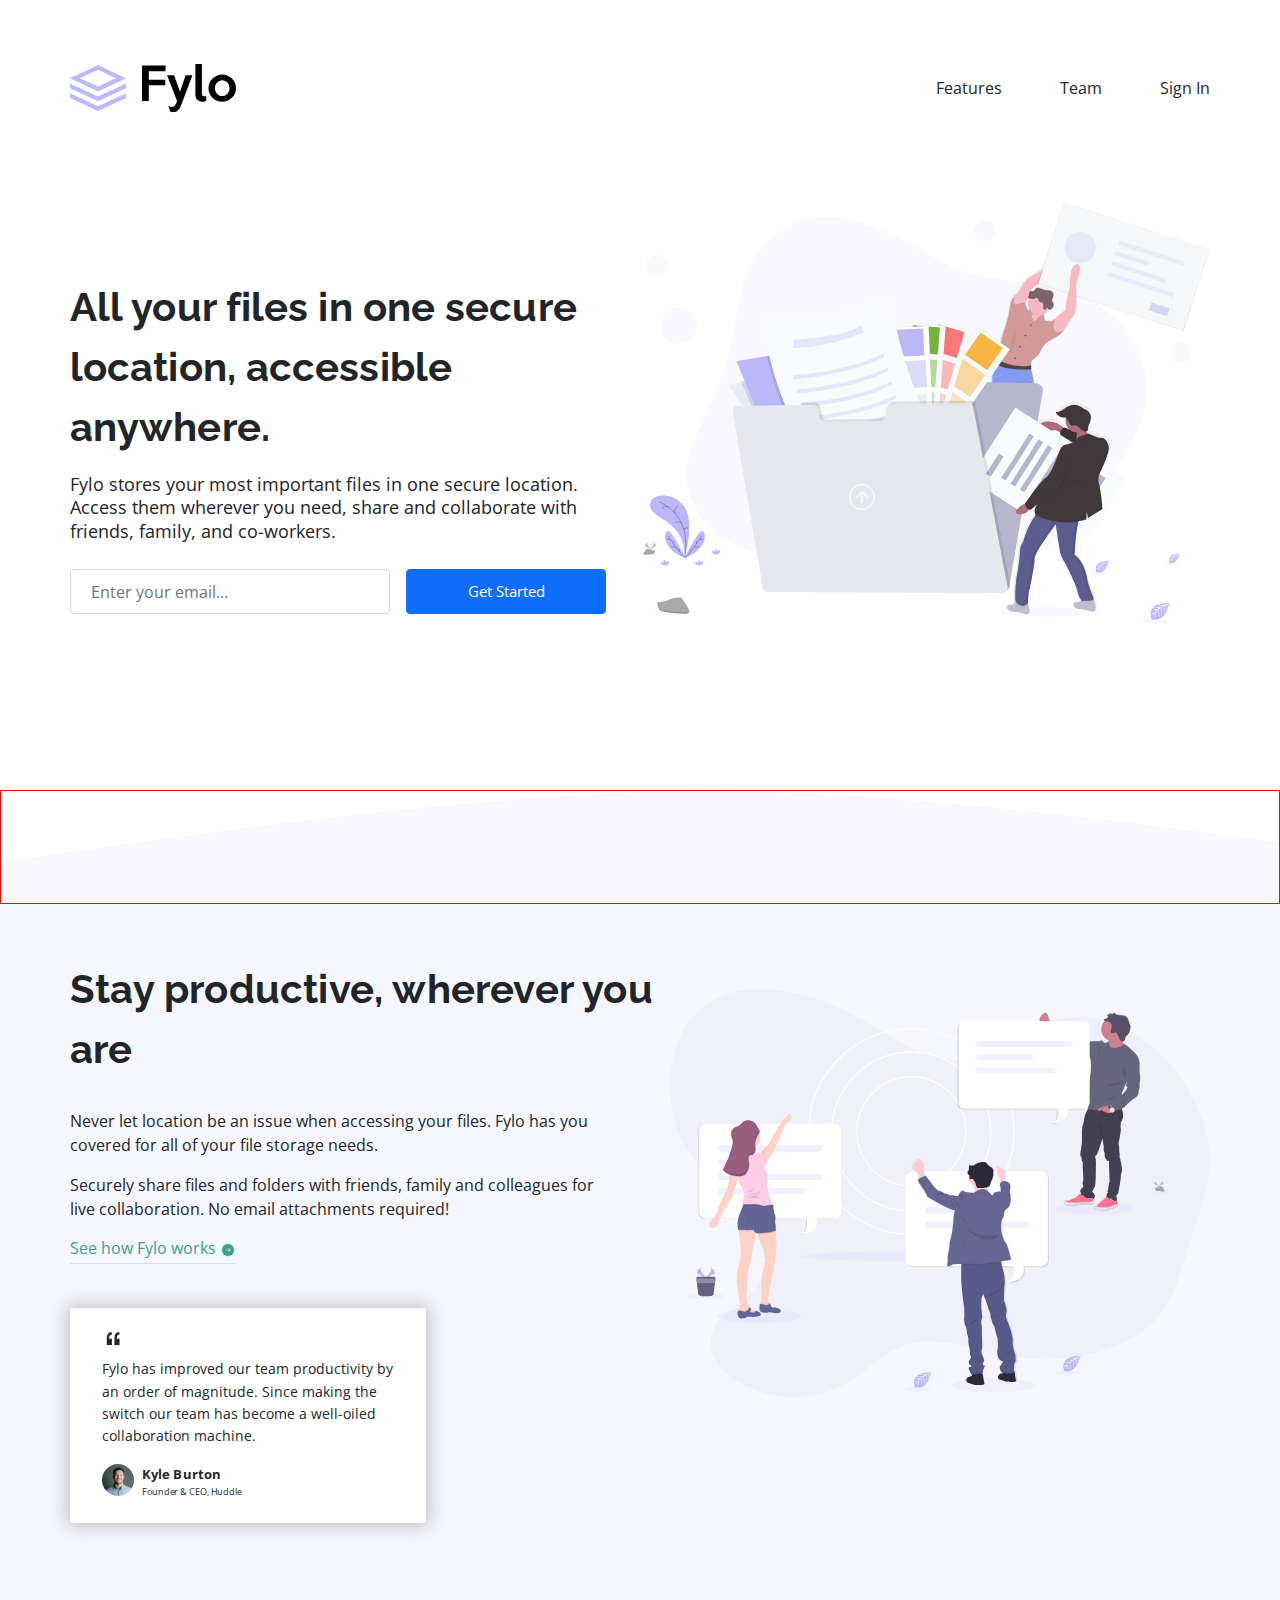
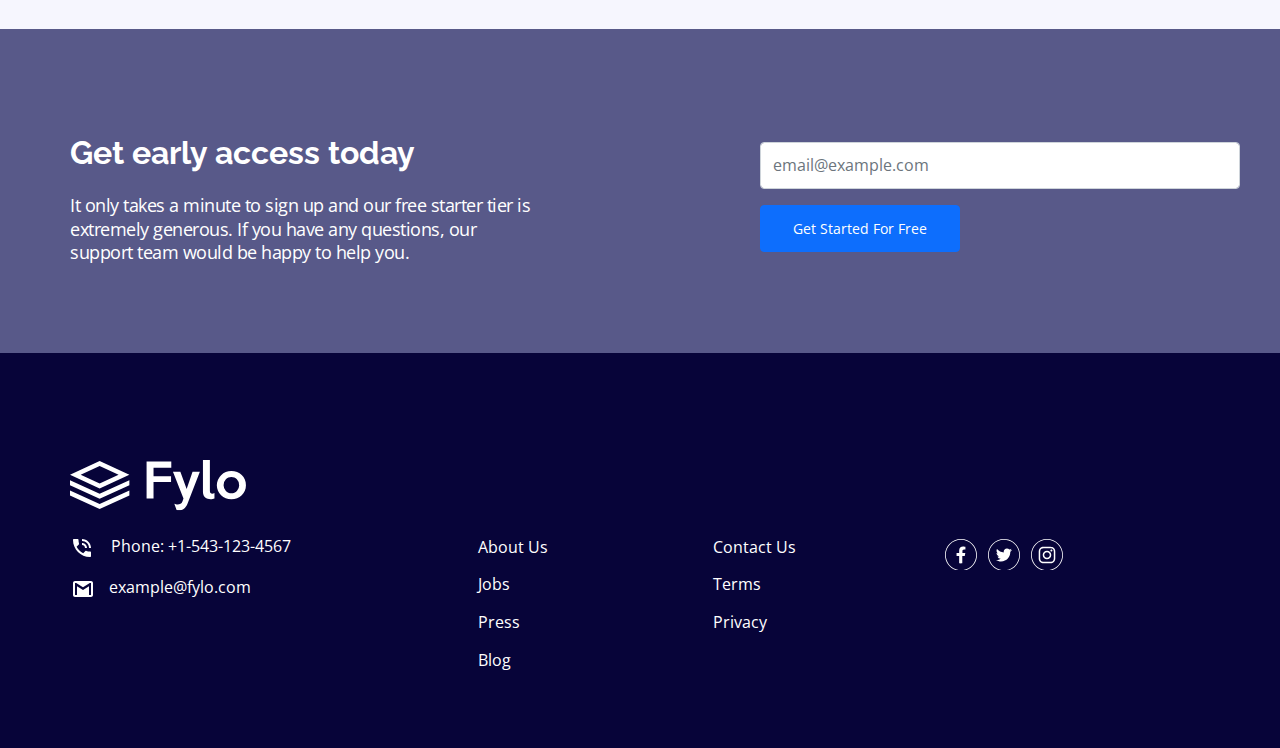
==== index.html @ 34703a8a "footer content and styling" ====
<!DOCTYPE html>
<html lang="en">
<head>
	<meta charset="UTF-8">
	<meta name="viewport" content="width=device-width, initial-scale=1.0">
	<!-- displays site properly based on user's device -->

	<link rel="icon" type="image/png" sizes="32x32" href="./images/favicon-32x32.png">
	<link rel="stylesheet" href="css/bootstrap.css">
	<link rel="stylesheet" href="css/style.css">
	<title>Frontend Mentor | Fylo landing page with two column layout</title>
</head>
<body>
	<h1 class="visually-hidden">Fylo landing page</h1>
	<div class="container px-0">
		<header class="d-flex flex-wrap justify-content-center py-3 mb-5 mt-5">
			<a href="/" class="mb-3 mb-md-0 me-md-auto text-dark text-decoration-none">
				<img src="images/logo.svg" alt="Logo image">
			</a>
			<ul class="nav nav-pills pt-1">
				<li class="nav-item"><a href="#" class="nav-link text-body">Features</a></li>
				<li class="nav-item"><a href="#" class="nav-link text-body">Team</a></li>
				<li class="nav-item"><a href="#" class="nav-link text-body pe-0">Sign In</a></li>
			</ul>
		</header>
	</div>
	<main>
		<!-- ////////////// SECTION ONE ////////////// -->
		<section class="container px-0 section-top">
			<div class="row">
				<div class="col-sm-12 col-lg-6 col-left">
					<h2 class="fw-bold lh-base mb-3">All your files in one secure location, accessible anywhere.</h2>
					<p class="pe-4">Fylo stores your most important files in one secure location.
						Access them wherever you need, share and collaborate with friends,
						family, and co-workers.</p>
					<form class="row g-3 form-1">
						<div class="col-auto">
							<label for="inputEmail" class="visually-hidden">Email</label>
							<input type="email" class="form-control get-started" id="inputEmail"
								placeholder="Enter your email...">
						</div>
						<div class="col-auto">
							<button type="submit" class="btn btn-primary fylo-btn">Get Started</button>
						</div>
					</form>
				</div>

				<div class="fylo-img-wrapper col-sm-12 col-lg-6 ps-0">
					<img class="img-fluid" src="images/illustration-1.svg" alt="Illustration">
				</div>
			</div>
		</section>
		<!-- ////////////// SECTION TWO ////////////// -->
		<section class="container-fluid px-0 section-2">
			<div class="container">
				<div class="row">
					<div class="col col-left px-0 col-left_section-2">
						<h2 class="fw-bold lh-base">Stay productive, wherever you are</h2>
						<p>Never let location be an issue when accessing your files. Fylo has you covered for all of
							your file storage needs.</p>
						<p>Securely share files and folders with friends, family and colleagues for live collaboration.
							No email attachments required!</p>
						<span class="border-bottom ">
							<a href="#" class="link-secondary text-decoration-none">See how Fylo works
								<img src="images/icon-arrow.svg" alt="Arrow icon"></a>
						</span>
						<blockquote class="fylo-card rounded-1 mt-5">
							<span class="quote-mark">&ldquo;</span>
							<p>Fylo has improved our team productivity by an order of magnitude. Since making the switch
								our team has become a well-oiled collaboration machine.</p>
							<div class="d-flex avatar-container">
								<img class="rounded-circle avatar" src="images/avatar-testimonial.jpg"
									alt="Avatar image">
								<div class="ms-2">
									<p>Kyle Burton</p>
									<p>Founder & CEO, Huddle</p>
								</div>
							</div>
						</blockquote>
					</div>
					<div class="fylo-img-wrapper">
						<img class="img-fluid" src="images/illustration-2.svg" alt="Illustration">
					</div>
				</div>
			</div>
			</div>
		</section>
		<section class="container-fluid px-0 section-3">
			<div class="container">
				<div class="row">
					<div class="col-lg-6 px-0 col-left_section-3">
						<h2>Get early access today</h2>
						<p>It only takes a minute to sign up and our free starter tier is extremely generous. If you
							have
							any questions, our support team would be happy to help you.</p>
					</div>
					<div class="col-lg-6 col-right pt-2 form-2-wrapper">
						<form class=" g-3 form-2">
							<div class="col-auto mb-3">
								<label for="inputEmail2" class="visually-hidden">Email</label>
								<input type="email" class="form-control get-started-2" id="inputEmail2"
									placeholder="email@example.com">
							</div>
							<div class="col-auto">
								<button type="submit" class="btn btn-primary fylo-btn fylo-btn-2">Get Started For
									Free</button>
							</div>
						</form>
					</div>
				</div>
			</div>
		</section>
	</main>
	<footer class="container-fluid">
		<div class="container">
			<div class="row footer-content">
				<div class="col-lg-3 px-0 footer-col footer-col-1">
					<img class="logo-footer" src="images/logo.svg" alt="Logo image">
					<p><img src="images/icon-phone.svg" alt="Phone icon"> Phone: +1-543-123-4567</p>
					<p><img src="images/icon-email.svg" alt="Phone icon">example@fylo.com</p>
				</div>
				<div class="col-lg-3 footer-col footer-col-2">
					<p>About Us</p>
					<p>Jobs</p>
					<p>Press</p>
					<p>Blog</p>
				</div>
				<div class="col-lg-3 footer-col footer-col-3">
					<p>Contact Us</p>
					<p>Terms</p>
					<p>Privacy</p>
				</div>
				<div class="col-lg-3 footer-col footer-col-4">
					<svg width="8.4666595mm" height="8.4666634mm" viewBox="0 0 8.4666595 8.4666634" version="1.1"
						id="fb-svg" xml:space="preserve" inkscape:version="1.2 (dc2aedaf03, 2022-05-15)"
						sodipodi:docname="icons.svg" xmlns:inkscape="http://www.inkscape.org/namespaces/inkscape"
						xmlns:sodipodi="http://sodipodi.sourceforge.net/DTD/sodipodi-0.dtd"
						xmlns="http://www.w3.org/2000/svg" xmlns:svg="http://www.w3.org/2000/svg">
						<defs id="defs2" />
						<g inkscape:label="Layer 1" inkscape:groupmode="layer" id="layer1"
							transform="translate(-250.85729,-60.441111)">
							<path id="fb-path8347" style="stroke-width:0.264583"
								d="m 255.09062,60.44111 c -2.33801,0 -4.23334,1.89534 -4.23334,4.23333 0,2.33802 1.89533,4.23334 4.23334,4.23334 2.33801,0 4.23333,-1.89532 4.23333,-4.23334 0,-2.33799 -1.89531,-4.23333 -4.23333,-4.23333 z m 0,0.20826 c 2.22361,0 4.02559,1.80146 4.02559,4.02507 0,2.22362 -1.80198,4.0256 -4.02559,4.0256 -2.22362,0 -4.02509,-1.80198 -4.02509,-4.0256 0,-2.22361 1.80147,-4.02507 4.02509,-4.02507 z m 0.55241,1.80557 c -0.6218,0 -1.03611,0.37986 -1.03611,1.07074 v 0.62218 h -0.6909 v 0.79478 h 0.6909 v 1.9141 c 0.14623,0.024 0.29599,0.0372 0.44907,0.0372 0.12894,0 0.25565,-0.009 0.37982,-0.0264 v -1.92546 h 0.65681 l 0.13797,-0.79427 h -0.76016 V 63.6295 c 0,-0.20727 0.10366,-0.41393 0.44908,-0.41393 h 0.34571 v -0.69092 c 0,0 -0.31128,-0.0698 -0.62219,-0.0698 z" />
						</g>
					</svg>

					<svg width="8.4666595mm" height="8.4666634mm" viewBox="0 0 8.4666595 8.4666634" version="1.1"
						id="twitter-svg" xml:space="preserve" inkscape:version="1.2 (dc2aedaf03, 2022-05-15)"
						sodipodi:docname="icons.svg" xmlns:inkscape="http://www.inkscape.org/namespaces/inkscape"
						xmlns:sodipodi="http://sodipodi.sourceforge.net/DTD/sodipodi-0.dtd"
						xmlns="http://www.w3.org/2000/svg" xmlns:svg="http://www.w3.org/2000/svg">
						<defs id="defs2" />
						<g inkscape:label="Layer 1" inkscape:groupmode="layer" id="layer1"
							transform="translate(-240.91923,-60.193293)">
							<path id="twitter-path9292" style="stroke-width:0.264583"
								d="m 245.15256,60.193293 c -2.338,0 -4.23333,1.895335 -4.23333,4.233333 0,2.338018 1.89533,4.233333 4.23333,4.233333 2.33802,0 4.23333,-1.895315 4.23333,-4.233333 0,-2.337998 -1.89531,-4.233333 -4.23333,-4.233333 z m 0,0.208256 c 2.22362,0 4.02559,1.801459 4.02559,4.025077 0,2.223618 -1.80197,4.025594 -4.02559,4.025594 -2.22362,0 -4.02508,-1.801976 -4.02508,-4.025594 0,-2.223618 1.80146,-4.025077 4.02508,-4.025077 z m 0.76791,2.305285 c -0.54276,0.01615 -0.95085,0.537442 -0.82062,1.058334 -0.71439,-0.02645 -1.34957,-0.370518 -1.79937,-0.899687 -0.23813,0.396879 -0.10583,0.89968 0.26458,1.16427 -0.13229,0 -0.26459,-0.05304 -0.39688,-0.105937 0,0.39688 0.29147,0.766985 0.68833,0.872815 -0.13229,0.0265 -0.26457,0.05337 -0.39687,0.02687 0.10583,0.34396 0.42323,0.608231 0.8201,0.608231 -0.31749,0.2381 -0.79405,0.37071 -1.24385,0.317811 0.39688,0.238119 0.84667,0.396875 1.32292,0.396875 1.61397,0 2.51373,-1.349585 2.46083,-2.593124 0.18522,-0.10584 0.34376,-0.264385 0.44959,-0.449585 -0.15875,0.07939 -0.31708,0.105792 -0.5023,0.132292 0.18521,-0.10584 0.3171,-0.264797 0.37,-0.476457 -0.15875,0.10583 -0.34385,0.158974 -0.55552,0.211874 -0.15875,-0.15875 -0.39697,-0.264584 -0.6351,-0.264584 -0.009,0 -0.0172,-2.56e-4 -0.0258,0 z" />
						</g>
					</svg>

					<svg width="8.4666748mm" height="8.4666634mm" viewBox="0 0 8.4666748 8.4666634" version="1.1"
						id="insta-svg" xml:space="preserve" xmlns="http://www.w3.org/2000/svg"
						xmlns:svg="http://www.w3.org/2000/svg">
						<defs id="defs2" />
						<g id="layer1" transform="translate(-261.5362,-60.193293)">
							<path id="insta-path9287" style="stroke-width:0.264583"
								d="m 265.76952,60.193293 c -2.338,0 -4.23334,1.895335 -4.23334,4.233333 0,2.338018 1.89534,4.233333 4.23334,4.233333 2.33801,0 4.23333,-1.895315 4.23333,-4.233333 0,-2.337998 -1.89532,-4.233333 -4.23333,-4.233333 z m 0,0.208256 c 2.22361,0 4.02559,1.801459 4.02559,4.025077 0,2.223618 -1.80198,4.025594 -4.02559,4.025594 -2.22362,0 -4.02508,-1.801976 -4.02508,-4.025594 0,-2.223618 1.80146,-4.025077 4.02508,-4.025077 z m -0.89917,1.829345 c -0.23812,0 -0.39687,0.053 -0.52917,0.105937 -0.13229,0.0529 -0.26459,0.132294 -0.39688,0.264583 -0.13229,0.13229 -0.18521,0.238126 -0.26458,0.396875 -0.0529,0.1323 -0.0795,0.291047 -0.10594,0.529167 v 1.798857 c 0,0.23812 0.053,0.396877 0.10594,0.529166 0.0529,0.1323 0.13229,0.264586 0.26458,0.396875 0.13229,0.13229 0.23814,0.185215 0.39688,0.264584 0.1323,0.0529 0.29105,0.0795 0.52917,0.105936 h 1.79885 c 0.23812,0 0.39688,-0.053 0.52917,-0.105936 0.1323,-0.0529 0.26458,-0.132294 0.39687,-0.264584 0.13229,-0.132289 0.18522,-0.238125 0.26459,-0.396875 0.0529,-0.132289 0.0795,-0.291046 0.10593,-0.529166 v -1.798857 c 0,-0.23812 -0.053,-0.396867 -0.10593,-0.529167 -0.0529,-0.132289 -0.1323,-0.264585 -0.26459,-0.396875 -0.13229,-0.132289 -0.23812,-0.185213 -0.39687,-0.264583 -0.13229,-0.0529 -0.29105,-0.0795 -0.52917,-0.105937 z m 0,0.396875 h 1.79885 c 0.17891,0 0.2825,0.03793 0.35812,0.06563 0.0138,0.005 0.0266,0.01005 0.0388,0.01395 0.022,0.011 0.0436,0.02047 0.0636,0.02997 0.0759,0.0359 0.1382,0.06591 0.20102,0.128675 0.0794,0.0794 0.1327,0.158753 0.15916,0.264583 0.0265,0.0794 0.0526,0.185205 0.0791,0.396875 v 1.798857 c 0,0.17891 -0.0374,0.282507 -0.0651,0.358117 -0.005,0.0138 -0.0102,0.02646 -0.014,0.03876 -0.011,0.0221 -0.021,0.04295 -0.0305,0.06305 -0.0359,0.0759 -0.0659,0.138728 -0.12868,0.201538 -0.0794,0.0794 -0.15875,0.132704 -0.26458,0.159163 -0.0794,0.0265 -0.18522,0.05257 -0.39688,0.07906 h -1.79885 c -0.17891,0 -0.2825,-0.03793 -0.35812,-0.06563 -0.0138,-0.005 -0.0265,-0.009 -0.0388,-0.01344 -0.0221,-0.011 -0.043,-0.02099 -0.063,-0.03049 -0.0759,-0.0359 -0.13873,-0.06589 -0.20154,-0.128674 -0.0794,-0.0794 -0.13219,-0.158753 -0.15865,-0.264583 -0.0265,-0.0794 -0.0531,-0.185215 -0.0796,-0.396875 v -1.798857 c 0,-0.17891 0.0379,-0.282498 0.0656,-0.358118 0.005,-0.0138 0.0101,-0.02656 0.0139,-0.03876 0.011,-0.0221 0.021,-0.04303 0.0305,-0.06304 0.0359,-0.0759 0.0654,-0.138729 0.12816,-0.201538 0.0794,-0.0794 0.15875,-0.132197 0.26458,-0.158647 0.0794,-0.0265 0.18521,-0.05308 0.39688,-0.07958 z m 2.06344,0.37052 c -0.14613,0 -0.26459,0.118454 -0.26459,0.264584 0,0.146129 0.11846,0.264583 0.26459,0.264583 0.14613,0 0.26458,-0.118454 0.26458,-0.264583 0,-0.14613 -0.11845,-0.264584 -0.26458,-0.264584 z m -1.16376,0.290422 c -0.635,0 -1.13791,0.502916 -1.13791,1.137915 0,0.634998 0.50291,1.137915 1.13791,1.137915 0.635,0 1.1374,-0.502917 1.1374,-1.137915 0,-0.634999 -0.5024,-1.137915 -1.1374,-1.137915 z m 0,0.396875 c 0.39686,0 0.74053,0.3177 0.74053,0.74104 0,0.396879 -0.34367,0.74104 -0.74053,0.74104 -0.39689,0 -0.74104,-0.317701 -0.74104,-0.74104 0,-0.39687 0.3177,-0.74104 0.74104,-0.74104 z" />
						</g>
					</svg>
				</div>
			</div>
		</div>
	</footer>
</body>
</html>
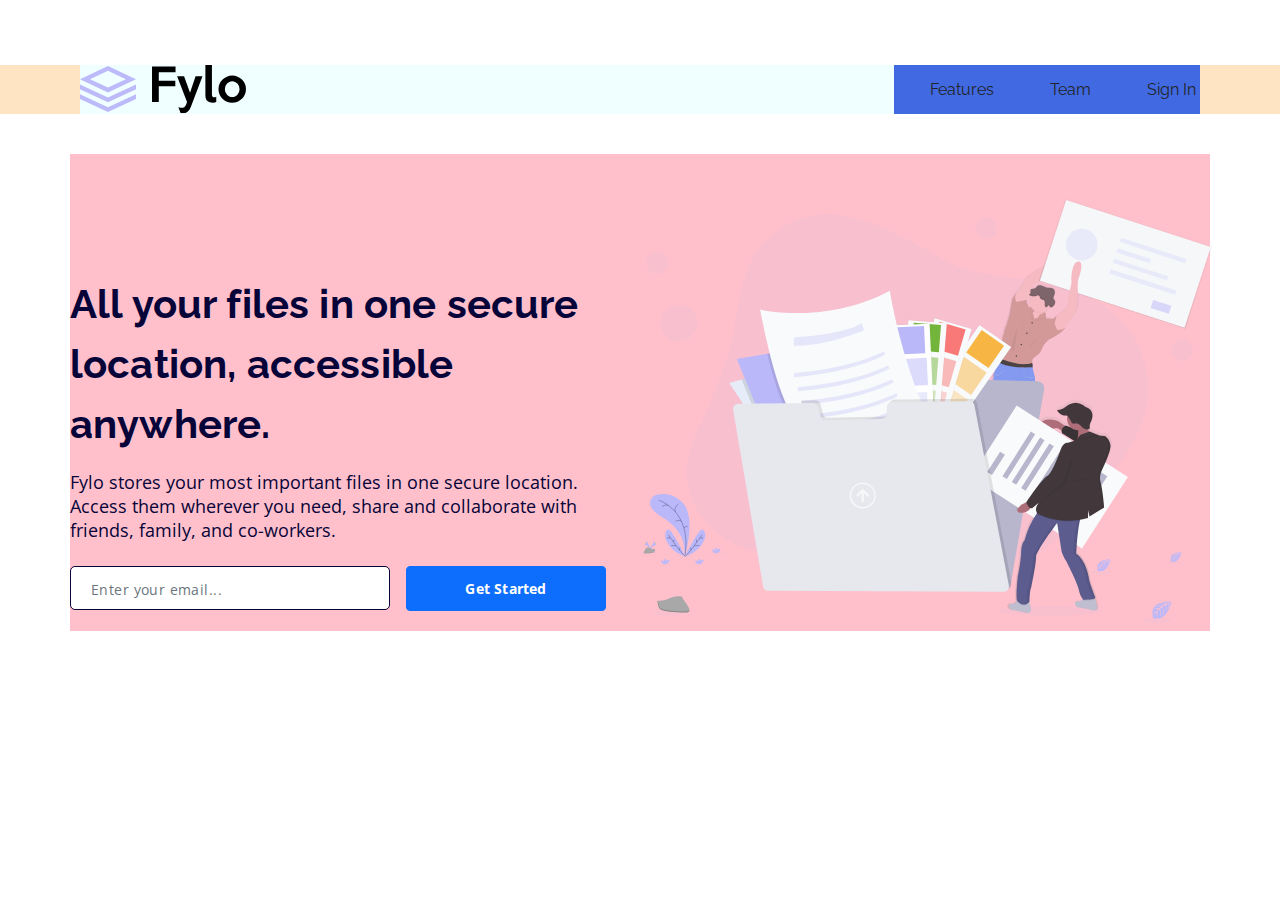
==== commit 5825e808: "header and section 1" ====
--- a/index.html
+++ b/index.html
@@ -1,174 +1,59 @@
 <!DOCTYPE html>
 <html lang="en">
 <head>
-	<meta charset="UTF-8">
-	<meta name="viewport" content="width=device-width, initial-scale=1.0">
-	<!-- displays site properly based on user's device -->
+    <meta charset="UTF-8">
+    <meta name="viewport" content="width=device-width, initial-scale=1.0">
+    <!-- displays site properly based on user's device -->
 
-	<link rel="icon" type="image/png" sizes="32x32" href="./images/favicon-32x32.png">
-	<link rel="stylesheet" href="css/bootstrap.css">
-	<link rel="stylesheet" href="css/style.css">
-	<title>Frontend Mentor | Fylo landing page with two column layout</title>
+    <link rel="icon" type="image/png" sizes="32x32" href="./images/favicon-32x32.png">
+    <link rel="stylesheet" href="css/bootstrap.css">
+    <link rel="stylesheet" href="css/style.css">
+    <title>Frontend Mentor | Fylo landing page with two column layout</title>
 </head>
 <body>
-	<h1 class="visually-hidden">Fylo landing page</h1>
-	<div class="container px-0">
-		<header class="d-flex flex-wrap justify-content-center py-3 mb-5 mt-5">
-			<a href="/" class="mb-3 mb-md-0 me-md-auto text-dark text-decoration-none">
-				<img src="images/logo.svg" alt="Logo image">
-			</a>
-			<ul class="nav nav-pills pt-1">
-				<li class="nav-item"><a href="#" class="nav-link text-body">Features</a></li>
-				<li class="nav-item"><a href="#" class="nav-link text-body">Team</a></li>
-				<li class="nav-item"><a href="#" class="nav-link text-body pe-0">Sign In</a></li>
-			</ul>
-		</header>
-	</div>
-	<main>
-		<!-- ////////////// SECTION ONE ////////////// -->
-		<section class="container px-0 section-top">
+    <h1 class="visually-hidden">Fylo landing page</h1>
+    <!-- WEBSITE HEADER -->
+    <header class="container-fluid header">
+        <div class="d-flex flex-wrap justify-content-sm-between justify-content-center">
+            <a href="/" class="my-0 me-md-auto text-dark text-decoration-none">
+                <img src="images/logo.svg" alt="Logo image">
+            </a>
+            <ul class="nav nav-pills">
+                <li class="nav-item d-md-flex align-items-center"><a href="#" class="nav-link text-body">Features</a></li>
+                <li class="nav-item d-md-flex align-items-center"><a href="#" class="nav-link text-body">Team</a></li>
+                <li class="nav-item d-md-flex align-items-center"><a href="#" class="nav-link text-body pe-0">Sign In</a></li>
+            </ul>
+        </div>
+    </header>
+
+    <main class="container-fluid">
+        <!-- ////////////// SECTION ONE ////////////// -->
+		<section class="container section-1 px-0">
 			<div class="row">
-				<div class="col-sm-12 col-lg-6 col-left">
-					<h2 class="fw-bold lh-base mb-3">All your files in one secure location, accessible anywhere.</h2>
-					<p class="pe-4">Fylo stores your most important files in one secure location.
+				<div class="content content_text-s1 col-xs-12 col-lg-6 order-2 order-lg-1 col-left">
+					<h2 class="fw-bold lh-base">All your files in one secure location, accessible anywhere.</h2>
+					<p>Fylo stores your most important files in one secure location.
 						Access them wherever you need, share and collaborate with friends,
 						family, and co-workers.</p>
 					<form class="row g-3 form-1">
-						<div class="col-auto">
+						<div class="col-xs-12 col-md-auto">
 							<label for="inputEmail" class="visually-hidden">Email</label>
 							<input type="email" class="form-control get-started" id="inputEmail"
 								placeholder="Enter your email...">
 						</div>
-						<div class="col-auto">
+						<div class="col-xs-12 col-md-auto">
 							<button type="submit" class="btn btn-primary fylo-btn">Get Started</button>
 						</div>
 					</form>
 				</div>
 
-				<div class="fylo-img-wrapper col-sm-12 col-lg-6 ps-0">
+				<div class="s1-img-wrapper col-xs-12 col-lg-6 order-1 order-lg-2">
 					<img class="img-fluid" src="images/illustration-1.svg" alt="Illustration">
 				</div>
 			</div>
 		</section>
-		<!-- ////////////// SECTION TWO ////////////// -->
-		<section class="container-fluid px-0 section-2">
-			<div class="container">
-				<div class="row">
-					<div class="col col-left px-0 col-left_section-2">
-						<h2 class="fw-bold lh-base">Stay productive, wherever you are</h2>
-						<p>Never let location be an issue when accessing your files. Fylo has you covered for all of
-							your file storage needs.</p>
-						<p>Securely share files and folders with friends, family and colleagues for live collaboration.
-							No email attachments required!</p>
-						<span class="border-bottom ">
-							<a href="#" class="link-secondary text-decoration-none">See how Fylo works
-								<img src="images/icon-arrow.svg" alt="Arrow icon"></a>
-						</span>
-						<blockquote class="fylo-card rounded-1 mt-5">
-							<span class="quote-mark">&ldquo;</span>
-							<p>Fylo has improved our team productivity by an order of magnitude. Since making the switch
-								our team has become a well-oiled collaboration machine.</p>
-							<div class="d-flex avatar-container">
-								<img class="rounded-circle avatar" src="images/avatar-testimonial.jpg"
-									alt="Avatar image">
-								<div class="ms-2">
-									<p>Kyle Burton</p>
-									<p>Founder & CEO, Huddle</p>
-								</div>
-							</div>
-						</blockquote>
-					</div>
-					<div class="fylo-img-wrapper">
-						<img class="img-fluid" src="images/illustration-2.svg" alt="Illustration">
-					</div>
-				</div>
-			</div>
-			</div>
-		</section>
-		<section class="container-fluid px-0 section-3">
-			<div class="container">
-				<div class="row">
-					<div class="col-lg-6 px-0 col-left_section-3">
-						<h2>Get early access today</h2>
-						<p>It only takes a minute to sign up and our free starter tier is extremely generous. If you
-							have
-							any questions, our support team would be happy to help you.</p>
-					</div>
-					<div class="col-lg-6 col-right pt-2 form-2-wrapper">
-						<form class=" g-3 form-2">
-							<div class="col-auto mb-3">
-								<label for="inputEmail2" class="visually-hidden">Email</label>
-								<input type="email" class="form-control get-started-2" id="inputEmail2"
-									placeholder="email@example.com">
-							</div>
-							<div class="col-auto">
-								<button type="submit" class="btn btn-primary fylo-btn fylo-btn-2">Get Started For
-									Free</button>
-							</div>
-						</form>
-					</div>
-				</div>
-			</div>
-		</section>
-	</main>
-	<footer class="container-fluid">
-		<div class="container">
-			<div class="row footer-content">
-				<div class="col-lg-3 px-0 footer-col footer-col-1">
-					<img class="logo-footer" src="images/logo.svg" alt="Logo image">
-					<p><img src="images/icon-phone.svg" alt="Phone icon"> Phone: +1-543-123-4567</p>
-					<p><img src="images/icon-email.svg" alt="Phone icon">example@fylo.com</p>
-				</div>
-				<div class="col-lg-3 footer-col footer-col-2">
-					<p>About Us</p>
-					<p>Jobs</p>
-					<p>Press</p>
-					<p>Blog</p>
-				</div>
-				<div class="col-lg-3 footer-col footer-col-3">
-					<p>Contact Us</p>
-					<p>Terms</p>
-					<p>Privacy</p>
-				</div>
-				<div class="col-lg-3 footer-col footer-col-4">
-					<svg width="8.4666595mm" height="8.4666634mm" viewBox="0 0 8.4666595 8.4666634" version="1.1"
-						id="fb-svg" xml:space="preserve" inkscape:version="1.2 (dc2aedaf03, 2022-05-15)"
-						sodipodi:docname="icons.svg" xmlns:inkscape="http://www.inkscape.org/namespaces/inkscape"
-						xmlns:sodipodi="http://sodipodi.sourceforge.net/DTD/sodipodi-0.dtd"
-						xmlns="http://www.w3.org/2000/svg" xmlns:svg="http://www.w3.org/2000/svg">
-						<defs id="defs2" />
-						<g inkscape:label="Layer 1" inkscape:groupmode="layer" id="layer1"
-							transform="translate(-250.85729,-60.441111)">
-							<path id="fb-path8347" style="stroke-width:0.264583"
-								d="m 255.09062,60.44111 c -2.33801,0 -4.23334,1.89534 -4.23334,4.23333 0,2.33802 1.89533,4.23334 4.23334,4.23334 2.33801,0 4.23333,-1.89532 4.23333,-4.23334 0,-2.33799 -1.89531,-4.23333 -4.23333,-4.23333 z m 0,0.20826 c 2.22361,0 4.02559,1.80146 4.02559,4.02507 0,2.22362 -1.80198,4.0256 -4.02559,4.0256 -2.22362,0 -4.02509,-1.80198 -4.02509,-4.0256 0,-2.22361 1.80147,-4.02507 4.02509,-4.02507 z m 0.55241,1.80557 c -0.6218,0 -1.03611,0.37986 -1.03611,1.07074 v 0.62218 h -0.6909 v 0.79478 h 0.6909 v 1.9141 c 0.14623,0.024 0.29599,0.0372 0.44907,0.0372 0.12894,0 0.25565,-0.009 0.37982,-0.0264 v -1.92546 h 0.65681 l 0.13797,-0.79427 h -0.76016 V 63.6295 c 0,-0.20727 0.10366,-0.41393 0.44908,-0.41393 h 0.34571 v -0.69092 c 0,0 -0.31128,-0.0698 -0.62219,-0.0698 z" />
-						</g>
-					</svg>
 
-					<svg width="8.4666595mm" height="8.4666634mm" viewBox="0 0 8.4666595 8.4666634" version="1.1"
-						id="twitter-svg" xml:space="preserve" inkscape:version="1.2 (dc2aedaf03, 2022-05-15)"
-						sodipodi:docname="icons.svg" xmlns:inkscape="http://www.inkscape.org/namespaces/inkscape"
-						xmlns:sodipodi="http://sodipodi.sourceforge.net/DTD/sodipodi-0.dtd"
-						xmlns="http://www.w3.org/2000/svg" xmlns:svg="http://www.w3.org/2000/svg">
-						<defs id="defs2" />
-						<g inkscape:label="Layer 1" inkscape:groupmode="layer" id="layer1"
-							transform="translate(-240.91923,-60.193293)">
-							<path id="twitter-path9292" style="stroke-width:0.264583"
-								d="m 245.15256,60.193293 c -2.338,0 -4.23333,1.895335 -4.23333,4.233333 0,2.338018 1.89533,4.233333 4.23333,4.233333 2.33802,0 4.23333,-1.895315 4.23333,-4.233333 0,-2.337998 -1.89531,-4.233333 -4.23333,-4.233333 z m 0,0.208256 c 2.22362,0 4.02559,1.801459 4.02559,4.025077 0,2.223618 -1.80197,4.025594 -4.02559,4.025594 -2.22362,0 -4.02508,-1.801976 -4.02508,-4.025594 0,-2.223618 1.80146,-4.025077 4.02508,-4.025077 z m 0.76791,2.305285 c -0.54276,0.01615 -0.95085,0.537442 -0.82062,1.058334 -0.71439,-0.02645 -1.34957,-0.370518 -1.79937,-0.899687 -0.23813,0.396879 -0.10583,0.89968 0.26458,1.16427 -0.13229,0 -0.26459,-0.05304 -0.39688,-0.105937 0,0.39688 0.29147,0.766985 0.68833,0.872815 -0.13229,0.0265 -0.26457,0.05337 -0.39687,0.02687 0.10583,0.34396 0.42323,0.608231 0.8201,0.608231 -0.31749,0.2381 -0.79405,0.37071 -1.24385,0.317811 0.39688,0.238119 0.84667,0.396875 1.32292,0.396875 1.61397,0 2.51373,-1.349585 2.46083,-2.593124 0.18522,-0.10584 0.34376,-0.264385 0.44959,-0.449585 -0.15875,0.07939 -0.31708,0.105792 -0.5023,0.132292 0.18521,-0.10584 0.3171,-0.264797 0.37,-0.476457 -0.15875,0.10583 -0.34385,0.158974 -0.55552,0.211874 -0.15875,-0.15875 -0.39697,-0.264584 -0.6351,-0.264584 -0.009,0 -0.0172,-2.56e-4 -0.0258,0 z" />
-						</g>
-					</svg>
-
-					<svg width="8.4666748mm" height="8.4666634mm" viewBox="0 0 8.4666748 8.4666634" version="1.1"
-						id="insta-svg" xml:space="preserve" xmlns="http://www.w3.org/2000/svg"
-						xmlns:svg="http://www.w3.org/2000/svg">
-						<defs id="defs2" />
-						<g id="layer1" transform="translate(-261.5362,-60.193293)">
-							<path id="insta-path9287" style="stroke-width:0.264583"
-								d="m 265.76952,60.193293 c -2.338,0 -4.23334,1.895335 -4.23334,4.233333 0,2.338018 1.89534,4.233333 4.23334,4.233333 2.33801,0 4.23333,-1.895315 4.23333,-4.233333 0,-2.337998 -1.89532,-4.233333 -4.23333,-4.233333 z m 0,0.208256 c 2.22361,0 4.02559,1.801459 4.02559,4.025077 0,2.223618 -1.80198,4.025594 -4.02559,4.025594 -2.22362,0 -4.02508,-1.801976 -4.02508,-4.025594 0,-2.223618 1.80146,-4.025077 4.02508,-4.025077 z m -0.89917,1.829345 c -0.23812,0 -0.39687,0.053 -0.52917,0.105937 -0.13229,0.0529 -0.26459,0.132294 -0.39688,0.264583 -0.13229,0.13229 -0.18521,0.238126 -0.26458,0.396875 -0.0529,0.1323 -0.0795,0.291047 -0.10594,0.529167 v 1.798857 c 0,0.23812 0.053,0.396877 0.10594,0.529166 0.0529,0.1323 0.13229,0.264586 0.26458,0.396875 0.13229,0.13229 0.23814,0.185215 0.39688,0.264584 0.1323,0.0529 0.29105,0.0795 0.52917,0.105936 h 1.79885 c 0.23812,0 0.39688,-0.053 0.52917,-0.105936 0.1323,-0.0529 0.26458,-0.132294 0.39687,-0.264584 0.13229,-0.132289 0.18522,-0.238125 0.26459,-0.396875 0.0529,-0.132289 0.0795,-0.291046 0.10593,-0.529166 v -1.798857 c 0,-0.23812 -0.053,-0.396867 -0.10593,-0.529167 -0.0529,-0.132289 -0.1323,-0.264585 -0.26459,-0.396875 -0.13229,-0.132289 -0.23812,-0.185213 -0.39687,-0.264583 -0.13229,-0.0529 -0.29105,-0.0795 -0.52917,-0.105937 z m 0,0.396875 h 1.79885 c 0.17891,0 0.2825,0.03793 0.35812,0.06563 0.0138,0.005 0.0266,0.01005 0.0388,0.01395 0.022,0.011 0.0436,0.02047 0.0636,0.02997 0.0759,0.0359 0.1382,0.06591 0.20102,0.128675 0.0794,0.0794 0.1327,0.158753 0.15916,0.264583 0.0265,0.0794 0.0526,0.185205 0.0791,0.396875 v 1.798857 c 0,0.17891 -0.0374,0.282507 -0.0651,0.358117 -0.005,0.0138 -0.0102,0.02646 -0.014,0.03876 -0.011,0.0221 -0.021,0.04295 -0.0305,0.06305 -0.0359,0.0759 -0.0659,0.138728 -0.12868,0.201538 -0.0794,0.0794 -0.15875,0.132704 -0.26458,0.159163 -0.0794,0.0265 -0.18522,0.05257 -0.39688,0.07906 h -1.79885 c -0.17891,0 -0.2825,-0.03793 -0.35812,-0.06563 -0.0138,-0.005 -0.0265,-0.009 -0.0388,-0.01344 -0.0221,-0.011 -0.043,-0.02099 -0.063,-0.03049 -0.0759,-0.0359 -0.13873,-0.06589 -0.20154,-0.128674 -0.0794,-0.0794 -0.13219,-0.158753 -0.15865,-0.264583 -0.0265,-0.0794 -0.0531,-0.185215 -0.0796,-0.396875 v -1.798857 c 0,-0.17891 0.0379,-0.282498 0.0656,-0.358118 0.005,-0.0138 0.0101,-0.02656 0.0139,-0.03876 0.011,-0.0221 0.021,-0.04303 0.0305,-0.06304 0.0359,-0.0759 0.0654,-0.138729 0.12816,-0.201538 0.0794,-0.0794 0.15875,-0.132197 0.26458,-0.158647 0.0794,-0.0265 0.18521,-0.05308 0.39688,-0.07958 z m 2.06344,0.37052 c -0.14613,0 -0.26459,0.118454 -0.26459,0.264584 0,0.146129 0.11846,0.264583 0.26459,0.264583 0.14613,0 0.26458,-0.118454 0.26458,-0.264583 0,-0.14613 -0.11845,-0.264584 -0.26458,-0.264584 z m -1.16376,0.290422 c -0.635,0 -1.13791,0.502916 -1.13791,1.137915 0,0.634998 0.50291,1.137915 1.13791,1.137915 0.635,0 1.1374,-0.502917 1.1374,-1.137915 0,-0.634999 -0.5024,-1.137915 -1.1374,-1.137915 z m 0,0.396875 c 0.39686,0 0.74053,0.3177 0.74053,0.74104 0,0.396879 -0.34367,0.74104 -0.74053,0.74104 -0.39689,0 -0.74104,-0.317701 -0.74104,-0.74104 0,-0.39687 0.3177,-0.74104 0.74104,-0.74104 z" />
-						</g>
-					</svg>
-				</div>
-			</div>
-		</div>
-	</footer>
+    </main>
+    <!-- <footer></footer> -->
 </body>
 </html>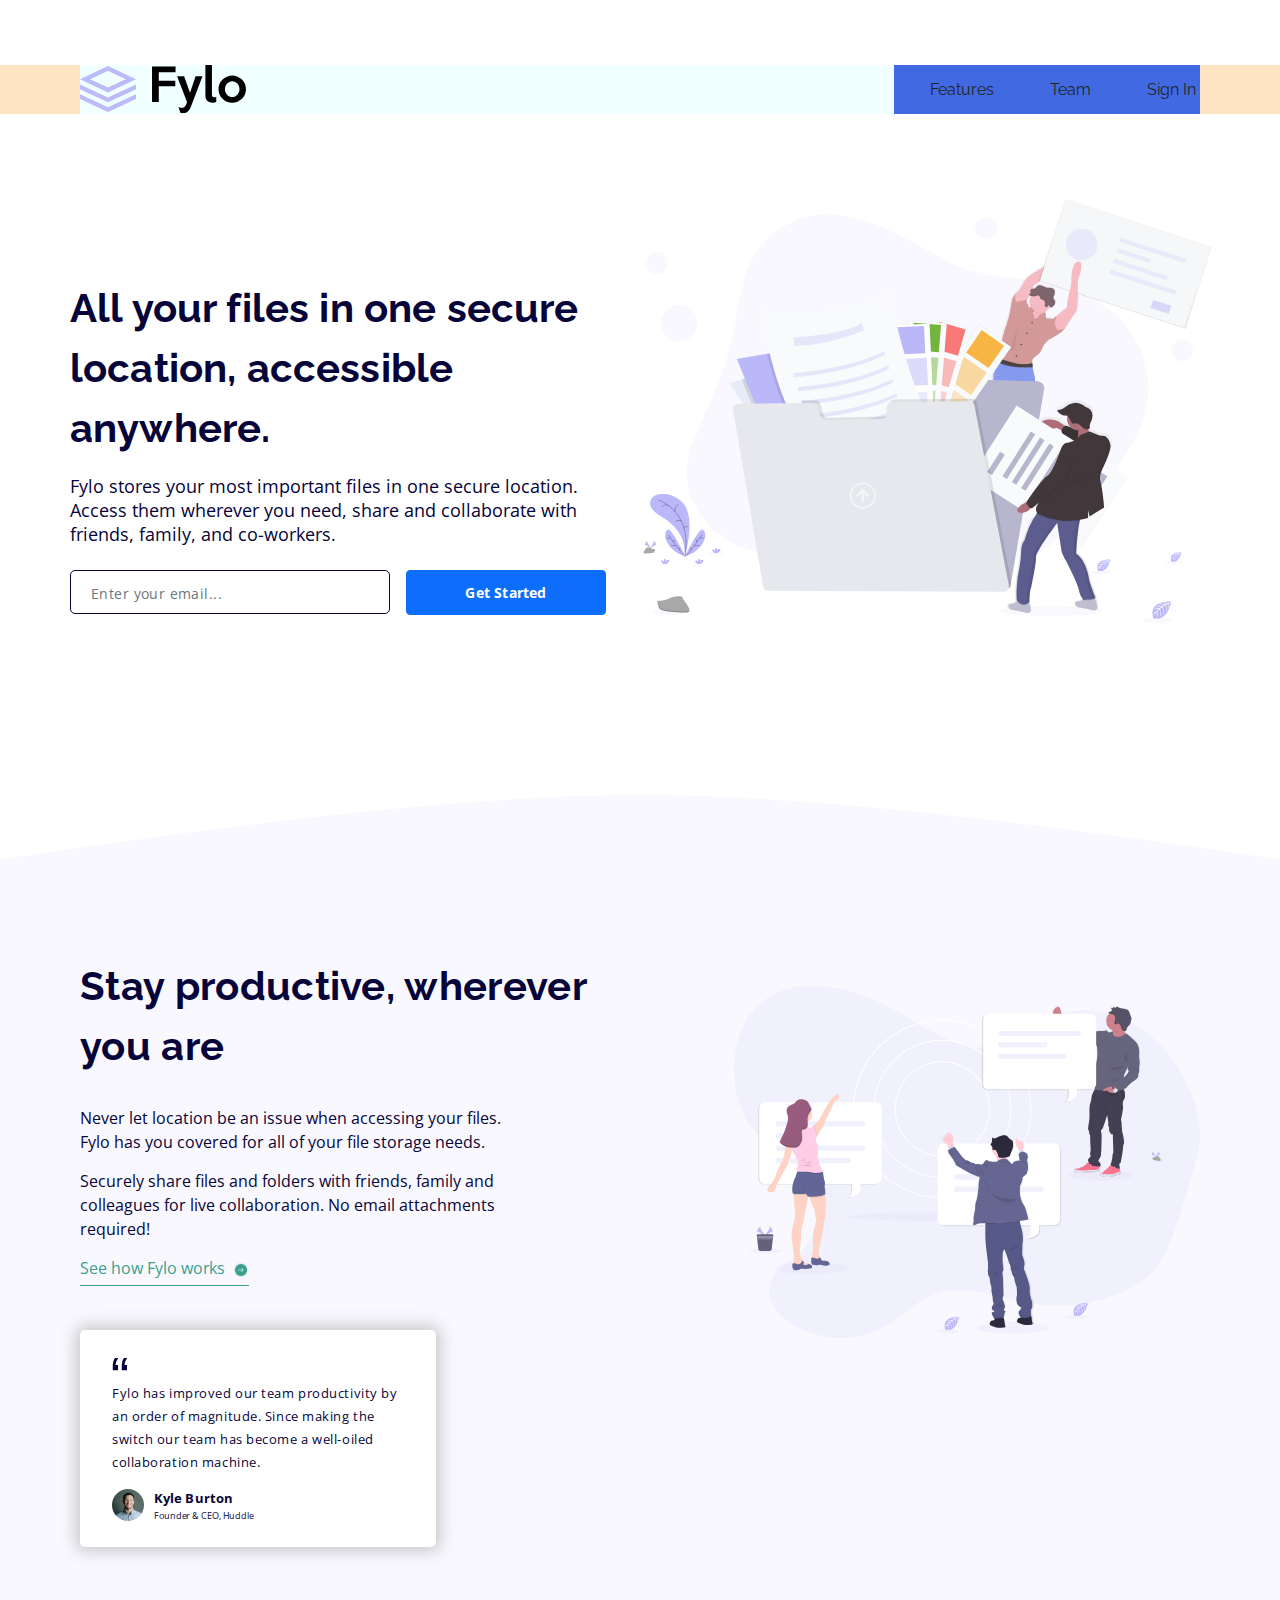
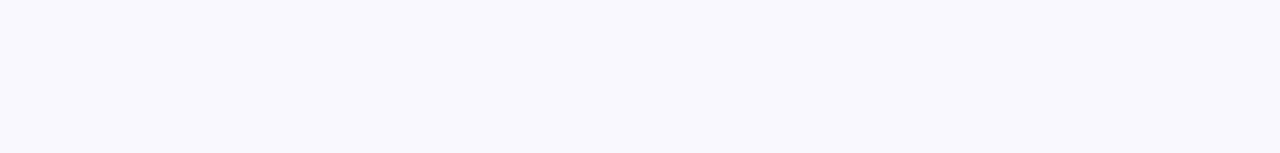
==== commit 7507800a: "section 2 responsive" ====
--- a/index.html
+++ b/index.html
@@ -19,40 +19,84 @@
                 <img src="images/logo.svg" alt="Logo image">
             </a>
             <ul class="nav nav-pills">
-                <li class="nav-item d-md-flex align-items-center"><a href="#" class="nav-link text-body">Features</a></li>
+                <li class="nav-item d-md-flex align-items-center"><a href="#" class="nav-link text-body">Features</a>
+                </li>
                 <li class="nav-item d-md-flex align-items-center"><a href="#" class="nav-link text-body">Team</a></li>
-                <li class="nav-item d-md-flex align-items-center"><a href="#" class="nav-link text-body pe-0">Sign In</a></li>
+                <li class="nav-item d-md-flex align-items-center"><a href="#" class="nav-link text-body pe-0">Sign
+                        In</a></li>
             </ul>
         </div>
     </header>
 
-    <main class="container-fluid">
+    <main class="container-fluid px-0">
         <!-- ////////////// SECTION ONE ////////////// -->
-		<section class="container section-1 px-0">
-			<div class="row">
-				<div class="content content_text-s1 col-xs-12 col-lg-6 order-2 order-lg-1 col-left">
-					<h2 class="fw-bold lh-base">All your files in one secure location, accessible anywhere.</h2>
-					<p>Fylo stores your most important files in one secure location.
-						Access them wherever you need, share and collaborate with friends,
-						family, and co-workers.</p>
-					<form class="row g-3 form-1">
-						<div class="col-xs-12 col-md-auto">
-							<label for="inputEmail" class="visually-hidden">Email</label>
-							<input type="email" class="form-control get-started" id="inputEmail"
-								placeholder="Enter your email...">
-						</div>
-						<div class="col-xs-12 col-md-auto">
-							<button type="submit" class="btn btn-primary fylo-btn">Get Started</button>
-						</div>
-					</form>
-				</div>
+        <section class="container section-1 px-0">
+            <div class="row">
+                <div class="content content_text-s1 col-xs-12 col-lg-6 order-2 order-lg-1 col-left">
+                    <h2 class="fw-bold lh-base">All your files in one secure location, accessible anywhere.</h2>
+                    <p>Fylo stores your most important files in one secure location.
+                        Access them wherever you need, share and collaborate with friends,
+                        family, and co-workers.</p>
+                    <form class="row g-3 form-1">
+                        <div class="col-xs-12 col-md-auto">
+                            <label for="inputEmail" class="visually-hidden">Email</label>
+                            <input type="email" class="form-control get-started" id="inputEmail"
+                                placeholder="Enter your email...">
+                        </div>
+                        <div class="col-xs-12 col-md-auto">
+                            <button type="submit" class="btn btn-primary fylo-btn">Get Started</button>
+                        </div>
+                    </form>
+                </div>
 
-				<div class="s1-img-wrapper col-xs-12 col-lg-6 order-1 order-lg-2">
-					<img class="img-fluid" src="images/illustration-1.svg" alt="Illustration">
-				</div>
-			</div>
-		</section>
+                <div class="s1-img-wrapper col-xs-12 col-lg-6 order-1 order-lg-2">
+                    <img class="img-fluid" src="images/illustration-1.svg" alt="Illustration">
+                </div>
+            </div>
+        </section>
 
+        <!-- ////////////// SECTION TWO ////////////// -->
+        <section class="section-2">
+            <div class="container-fluid px-0 curve">
+                <img class="d-block d-md-none" src="images/bg-curve-mobile.svg" alt="Decorative curve shape" >
+                <img class="d-none d-md-block" src="images/bg-curve-desktop.svg" alt="Decorative curve shape" >
+            </div>
+            <div class="container-fluid content content-s2">
+                <div class="row">
+                    <div class="col-xs-12 col-lg-6 order-2 order-lg-1">
+                        <h2 class="fw-bold lh-base">Stay productive, wherever you are</h2>
+                        <p>Never let location be an issue when accessing your files. Fylo has you covered for all of
+                            your file storage needs.</p>
+                        <p>Securely share files and folders with friends, family and colleagues for live collaboration.
+                            No email attachments required!</p>
+                        <div class="fylo-link">
+                            <a href="#" class="link-secondary text-decoration-none">
+                                <span>See how Fylo works</span>
+                                <img src="images/icon-arrow.svg" alt="Arrow icon">
+                                </a>
+                        </div>
+                        <blockquote class="fylo-card rounded-3">
+                            <!-- <span class="quote-mark">&ldquo;</span> -->
+                            <img class="quote" src="images/icon-quotes.svg" alt="Quote icon">
+                            <p class="px-0 card-p">Fylo has improved our team productivity by an order of magnitude. Since making the switch
+                                our team has become a well-oiled collaboration machine.</p>
+                            <div class="d-flex align-items-center avatar-container">
+                                <img class="rounded-circle avatar-img" src="images/avatar-testimonial.jpg"
+                                    alt="Avatar image">
+                                <div class="avatar-info">
+                                    <p class="avatar-name">Kyle Burton</p>
+                                    <p class="avatar-title">Founder & CEO, Huddle</p>
+                                </div>
+                            </div>
+                        </blockquote>
+                    </div>
+                    <div class="s2-img-wrapper col-xs-12 col-lg-6 order-1 order-lg-2">
+                        <img class="img-fluid" src="images/illustration-2.svg" alt="Illustration">
+                    </div>
+                </div>
+            </div>
+            </div>
+        </section>
     </main>
     <!-- <footer></footer> -->
 </body>
--- a/css/style.css
+++ b/css/style.css
@@ -32,6 +32,95 @@
     width: 200px;
   }
 }
+@media screen and (max-width: 576px) {
+  .fylo-btn {
+    font-size: 20px;
+  }
+}
+.fylo-card {
+  background-color: white;
+  max-width: 560px;
+  padding: 42px 25px 41px 51px;
+  box-shadow: 0px 0px 16px 4px rgba(133, 133, 133, 0.43);
+  margin-bottom: 64px;
+  margin-left: 84px;
+}
+.fylo-card .quote {
+  width: 25px;
+  margin-bottom: 16px;
+}
+.fylo-card .card-p {
+  font-size: 20px;
+  line-height: 36px;
+  letter-spacing: 0.035em;
+  margin-bottom: 24px;
+  text-align: left;
+}
+.fylo-card .avatar-container .avatar-name {
+  font-size: 18px;
+  font-weight: 700;
+  letter-spacing: 0.1em;
+}
+.fylo-card .avatar-container .avatar-title {
+  font-size: 12px;
+  letter-spacing: 0.05em;
+}
+.fylo-card .avatar-info > p {
+  margin: 0;
+  padding: 0;
+  margin-left: 15px;
+  padding-top: 4px;
+  line-height: 21px;
+  text-align: left;
+}
+.fylo-card .avatar-img {
+  width: 48px;
+  height: 48px;
+}
+
+@media screen and (max-width: 750px) {
+  .fylo-card {
+    margin-left: unset;
+    margin: 0 auto 50px;
+  }
+}
+@media screen and (min-width: 992px) {
+  .fylo-card {
+    width: 356px;
+    padding: 15px 32px 24px 32px;
+    margin-bottom: 106px;
+    margin-left: 0;
+  }
+  .fylo-card .card-p {
+    font-size: 13px;
+    line-height: 23px;
+    letter-spacing: 0.035rem;
+    margin-bottom: 13px;
+  }
+  .fylo-card .quote {
+    width: 16px;
+    margin-top: 12px;
+    margin-bottom: 10px;
+  }
+  .fylo-card .avatar-container .avatar-info > p {
+    line-height: 14px;
+    margin-left: 10px;
+  }
+  .fylo-card .avatar-container .avatar-name {
+    font-size: 13px;
+    font-weight: 700;
+    margin-bottom: 0;
+    letter-spacing: 0.1px;
+  }
+  .fylo-card .avatar-container .avatar-title {
+    font-size: 9px;
+    letter-spacing: -0.1px;
+  }
+  .fylo-card .avatar-container .avatar-img {
+    width: 32px;
+    height: 32px;
+  }
+}
 /*----------  layout
 ------------------------------------------------------------------------------*/
 .header {
@@ -72,8 +161,12 @@
     letter-spacing: unset;
   }
 }
+@media screen and (max-width: 576px) {
+  .header .nav-link {
+    font-size: 18px;
+  }
+}
 .section-1 {
-  background-color: pink;
   margin-bottom: 50px;
 }
 
@@ -119,7 +212,7 @@
 
 @media (min-width: 768px) {
   .content_text-s1 {
-    padding-top: 120px;
+    padding-top: 124px;
   }
   h2 {
     font-size: 40px;
@@ -152,6 +245,110 @@
     padding-left: 0px;
   }
 }
+@media screen and (max-width: 576px) {
+  h2 {
+    font-size: 40px;
+  }
+  p {
+    font-size: 20px;
+  }
+}
+.section-2 {
+  position: relative;
+  margin-top: 160px;
+}
+
+.curve img {
+  width: 100%;
+}
+
+.content-s2 {
+  background-color: #F8F8FE;
+  padding-bottom: 100px;
+}
+
+.s2-img-wrapper {
+  padding-top: 80px;
+  padding-right: 56px;
+  padding-left: 56px;
+  margin-bottom: 175px;
+}
+
+.content-s2 h2 {
+  font-size: 32px;
+  letter-spacing: 0.008em;
+}
+
+.content-s2 p {
+  text-align: left;
+  padding-left: 28px;
+  margin-bottom: 28px;
+}
+
+.fylo-link {
+  margin: 70px auto 90px auto;
+  display: block;
+  text-align: center;
+}
+.fylo-link a {
+  border-bottom: 2px solid hsl(170deg, 45%, 43%);
+  padding-bottom: 12px;
+  padding-left: 5px;
+  font-size: 24px;
+  letter-spacing: -0.002em;
+}
+.fylo-link a img {
+  width: 32px;
+  margin-left: 8px;
+}
+
+@media screen and (max-width: 576px) {
+  .content-s2 p {
+    text-align: center;
+  }
+  .s2-img-wrapper {
+    padding-top: 60px;
+    padding-right: 10px;
+    padding-left: 10px;
+    margin-bottom: 150px;
+  }
+}
+@media screen and (min-width: 992px) {
+  .content-s2 {
+    padding-top: 60px;
+    padding-left: 80px;
+  }
+  .content-s2 h2 {
+    font-size: 40px;
+    margin-bottom: 30px;
+  }
+  .content-s2 p {
+    padding-left: 0;
+    font-size: 16px;
+    padding-right: 140px;
+    margin-bottom: 15px;
+  }
+  .fylo-link {
+    margin: 0px auto 50px auto;
+    text-align: left;
+  }
+  .fylo-link a {
+    border-bottom: 1px solid hsl(170deg, 45%, 43%);
+    padding-bottom: 6px;
+    padding-left: 0px;
+    font-size: 16px;
+  }
+  .fylo-link a img {
+    width: 16px;
+    margin-left: 4px;
+  }
+  .s2-img-wrapper {
+    padding-top: 30px;
+    padding-right: 80px;
+    padding-left: 60px;
+    margin-bottom: 175px;
+  }
+}
 footer {
   padding-top: 107px;
   padding-bottom: 60px;
@@ -217,4 +414,4 @@
 * {
   box-sizing: border-box;
 }
-/*# sourceMappingURL=[data-uri] */
+/*# sourceMappingURL=[data-uri] */
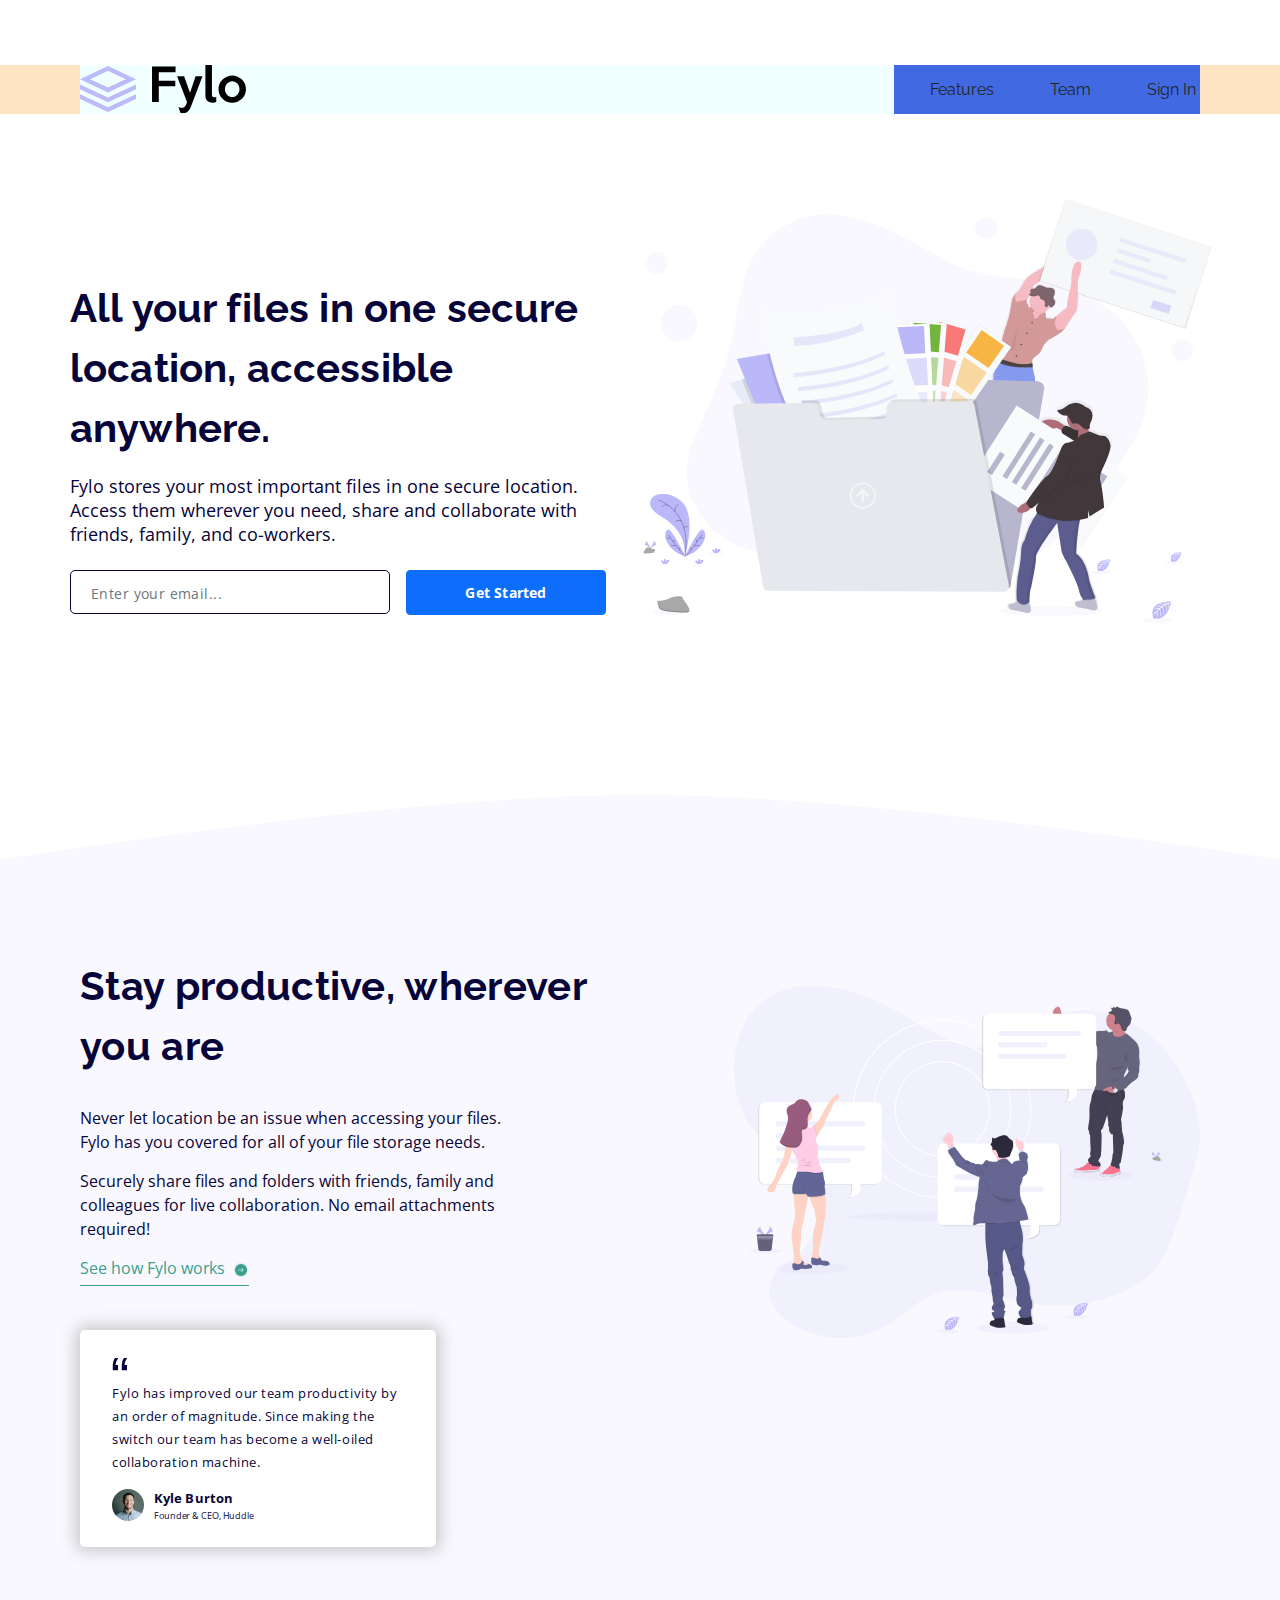
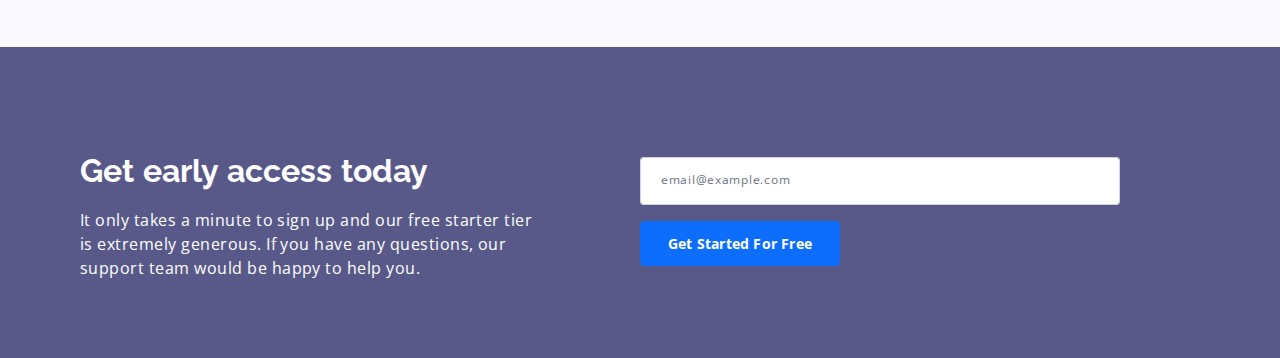
==== commit dcd99531: "section 3" ====
--- a/index.html
+++ b/index.html
@@ -97,6 +97,33 @@
             </div>
             </div>
         </section>
+
+        <!-- ////////////// SECTION THREE ////////////// -->
+        <section class="container-fluid section-3">
+			<div class="container">
+				<div class="row">
+					<div class="col-lg-6 px-0 col-left_section-3">
+						<h2>Get early access today</h2>
+						<p>It only takes a minute to sign up and our free starter tier is extremely generous. If you
+							have
+							any questions, our support team would be happy to help you.</p>
+					</div>
+					<div class="col-lg-6 col-right form-2-wrapper">
+						<form class=" g-3 form-2">
+							<div class="col-auto mb-3">
+								<label for="inputEmail2" class="visually-hidden">Email</label>
+								<input type="email" class="form-control get-started-2" id="inputEmail2"
+									placeholder="email@example.com">
+							</div>
+							<div class="col-auto button-wrapper">
+								<button type="submit" class="btn btn-primary fylo-btn fylo-btn-2">Get Started For
+									Free</button>
+							</div>
+						</form>
+					</div>
+				</div>
+			</div>
+		</section>
     </main>
     <!-- <footer></footer> -->
 </body>
--- a/css/style.css
+++ b/css/style.css
@@ -88,7 +88,7 @@
   .fylo-card {
     width: 356px;
     padding: 15px 32px 24px 32px;
-    margin-bottom: 106px;
+    margin-bottom: 100px;
     margin-left: 0;
   }
   .fylo-card .card-p {
@@ -264,7 +264,7 @@
 
 .content-s2 {
   background-color: #F8F8FE;
-  padding-bottom: 100px;
+  padding-bottom: 116px;
 }
 
 .s2-img-wrapper {
@@ -317,6 +317,7 @@
   .content-s2 {
     padding-top: 60px;
     padding-left: 80px;
+    padding-bottom: 0px;
   }
   .content-s2 h2 {
     font-size: 40px;
@@ -346,7 +347,104 @@
     padding-top: 30px;
     padding-right: 80px;
     padding-left: 60px;
-    margin-bottom: 175px;
+    margin-bottom: 173px;
+  }
+}
+.section-3 {
+  background-color: hsl(238deg, 22%, 44%);
+  padding-top: 110px;
+  padding-bottom: 72px;
+  color: white;
+}
+.section-3 h2 {
+  font-size: 36px;
+  letter-spacing: 0.005em;
+  font-weight: 700;
+  margin-bottom: 34px;
+  padding-right: 12px;
+  color: white;
+}
+.section-3 p {
+  font-size: 28px;
+  line-height: 42px;
+  width: 575px;
+  margin: 0 0 0 25px;
+  padding: 0;
+  letter-spacing: 0.0001em;
+  text-align: center;
+}
+
+.form-2-wrapper {
+  margin-top: 45px;
+  padding: 0 100px 0 90px;
+}
+
+.form-2 input {
+  padding: 31px 20px 31px 16px;
+  border-radius: 3px;
+  font-size: 18px;
+  letter-spacing: 0.055em;
+  margin-bottom: 16px;
+}
+
+.get-started-2 {
+  height: 47px;
+}
+
+.fylo-btn-2 {
+  font-size: 20px;
+}
+
+@media screen and (min-width: 768px) {
+  .section-3 h2 {
+    text-align: center;
+  }
+  .section-3 p {
+    width: unset;
+  }
+}
+@media screen and (min-width: 992px) {
+  .section-3 {
+    padding-left: 80px;
+    padding-right: 80px;
+    padding-top: 105px;
+  }
+  .section-3 h2 {
+    text-align: left;
+    font-size: 32px;
+    margin-bottom: 18px;
+  }
+  .section-3 p {
+    text-align: left;
+    font-size: 16px;
+    line-height: 24px;
+    margin: 0;
+    padding-right: 100px;
+    letter-spacing: 0.03em;
+  }
+  .form-2-wrapper {
+    margin-top: 0px;
+    padding: 5px 0px 0 0px;
+  }
+  .form-2 {
+    padding-left: 0px;
+  }
+  .form-2 input {
+    height: 48px;
+    width: 480px;
+    padding: 21px 20px 24px 20px;
+    border-radius: 3px;
+    font-size: 12px;
+    letter-spacing: 0.06em;
+    margin-bottom: 16px;
+  }
+  .fylo-btn-2 {
+    font-size: 14px;
+  }
+}
+@media screen and (min-width: 1400px) {
+  .form-2 {
+    padding-left: 120px;
   }
 }
 footer {
@@ -414,4 +512,4 @@
 * {
   box-sizing: border-box;
 }
-/*# sourceMappingURL=[data-uri] */
+/*# sourceMappingURL=[data-uri] */
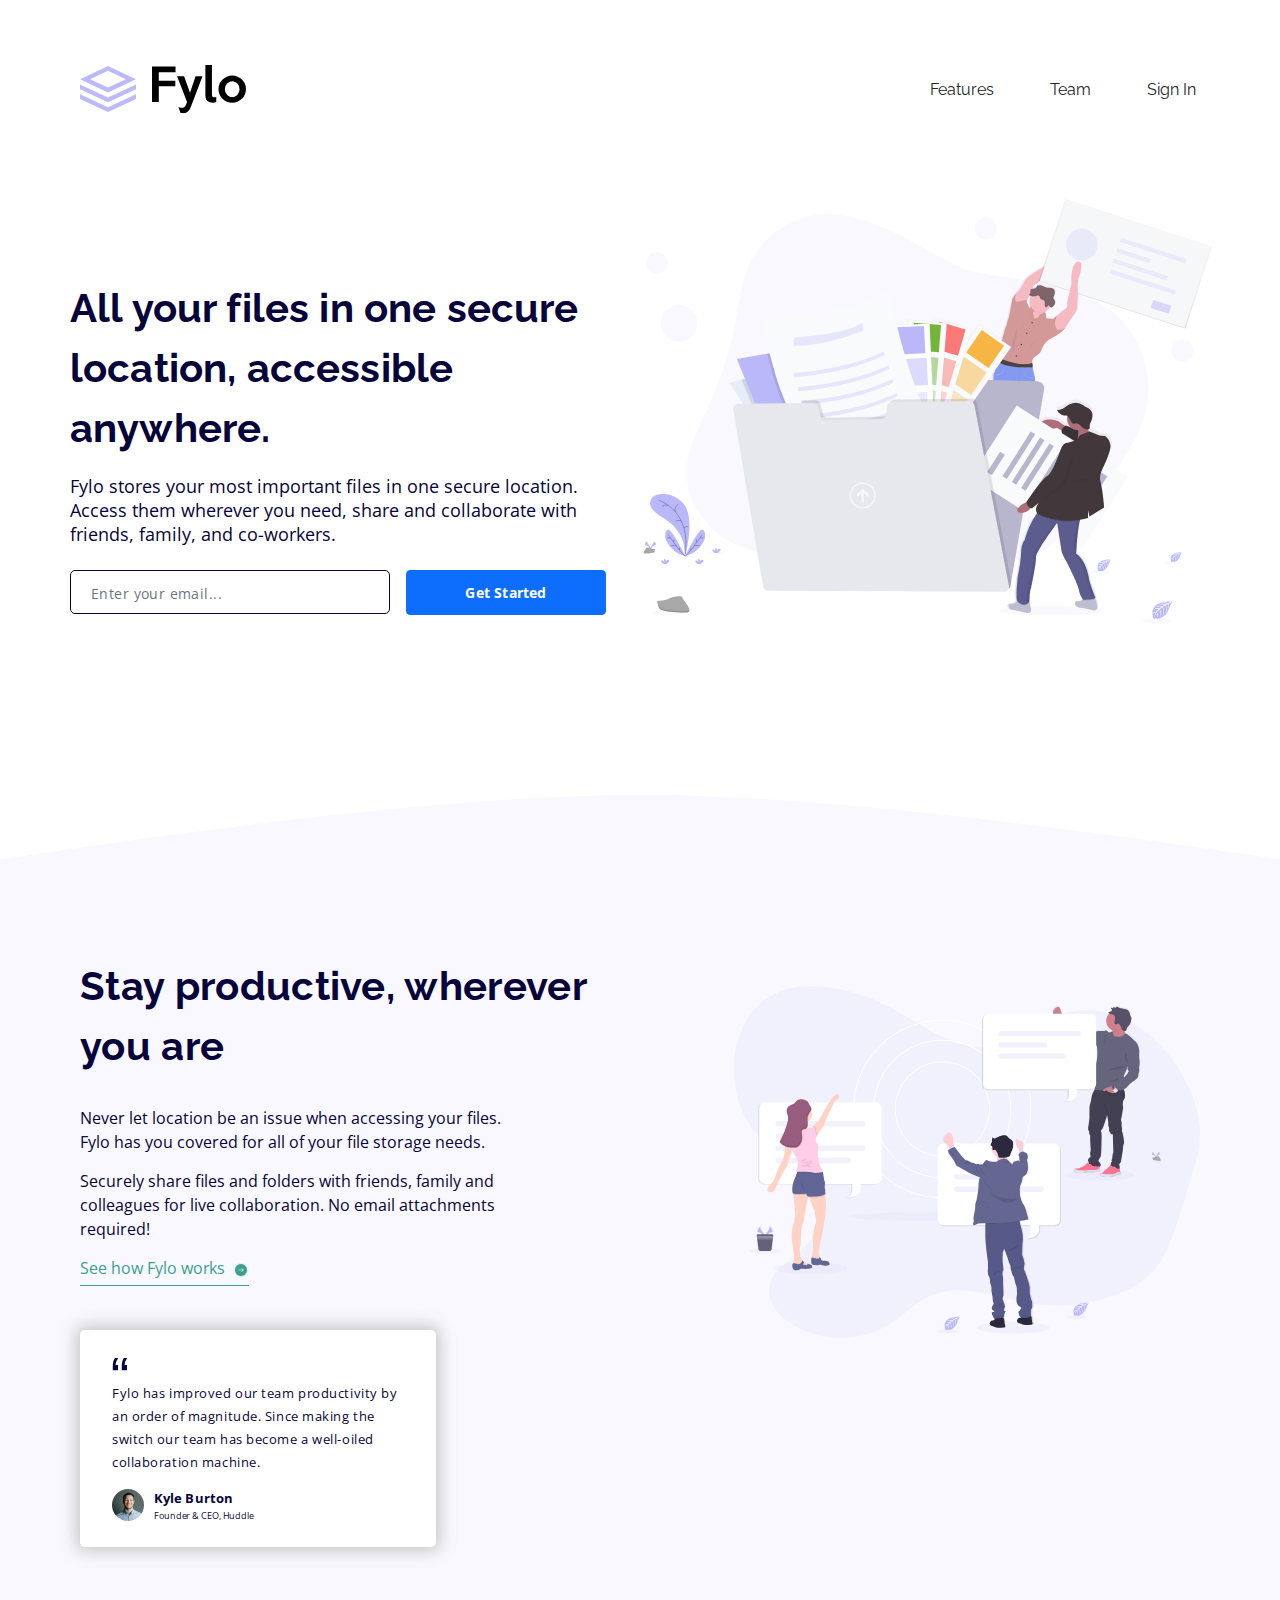
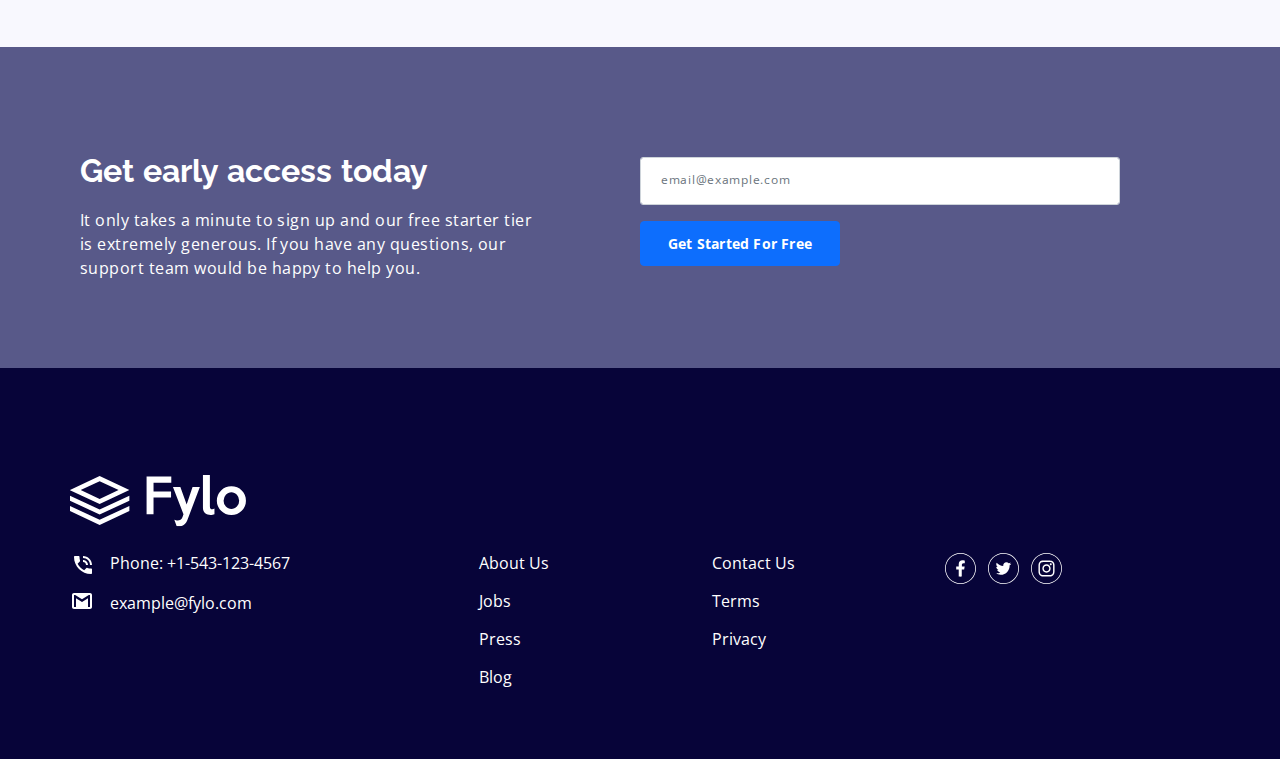
==== commit d5bab1be: "footer lg" ====
--- a/index.html
+++ b/index.html
@@ -58,8 +58,8 @@
         <!-- ////////////// SECTION TWO ////////////// -->
         <section class="section-2">
             <div class="container-fluid px-0 curve">
-                <img class="d-block d-md-none" src="images/bg-curve-mobile.svg" alt="Decorative curve shape" >
-                <img class="d-none d-md-block" src="images/bg-curve-desktop.svg" alt="Decorative curve shape" >
+                <img class="d-block d-md-none" src="images/bg-curve-mobile.svg" alt="Decorative curve shape">
+                <img class="d-none d-md-block" src="images/bg-curve-desktop.svg" alt="Decorative curve shape">
             </div>
             <div class="container-fluid content content-s2">
                 <div class="row">
@@ -73,12 +73,13 @@
                             <a href="#" class="link-secondary text-decoration-none">
                                 <span>See how Fylo works</span>
                                 <img src="images/icon-arrow.svg" alt="Arrow icon">
-                                </a>
+                            </a>
                         </div>
                         <blockquote class="fylo-card rounded-3">
                             <!-- <span class="quote-mark">&ldquo;</span> -->
                             <img class="quote" src="images/icon-quotes.svg" alt="Quote icon">
-                            <p class="px-0 card-p">Fylo has improved our team productivity by an order of magnitude. Since making the switch
+                            <p class="px-0 card-p">Fylo has improved our team productivity by an order of magnitude.
+                                Since making the switch
                                 our team has become a well-oiled collaboration machine.</p>
                             <div class="d-flex align-items-center avatar-container">
                                 <img class="rounded-circle avatar-img" src="images/avatar-testimonial.jpg"
@@ -100,31 +101,95 @@
 
         <!-- ////////////// SECTION THREE ////////////// -->
         <section class="container-fluid section-3">
-			<div class="container">
-				<div class="row">
-					<div class="col-lg-6 px-0 col-left_section-3">
-						<h2>Get early access today</h2>
-						<p>It only takes a minute to sign up and our free starter tier is extremely generous. If you
-							have
-							any questions, our support team would be happy to help you.</p>
-					</div>
-					<div class="col-lg-6 col-right form-2-wrapper">
-						<form class=" g-3 form-2">
-							<div class="col-auto mb-3">
-								<label for="inputEmail2" class="visually-hidden">Email</label>
-								<input type="email" class="form-control get-started-2" id="inputEmail2"
-									placeholder="email@example.com">
-							</div>
-							<div class="col-auto button-wrapper">
-								<button type="submit" class="btn btn-primary fylo-btn fylo-btn-2">Get Started For
-									Free</button>
-							</div>
-						</form>
-					</div>
-				</div>
-			</div>
-		</section>
+            <div class="container">
+                <div class="row">
+                    <div class="col-lg-6 px-0 col-left_section-3">
+                        <h2>Get early access today</h2>
+                        <p>It only takes a minute to sign up and our free starter tier is extremely generous. If you
+                            have
+                            any questions, our support team would be happy to help you.</p>
+                    </div>
+                    <div class="col-lg-6 col-right form-2-wrapper">
+                        <form class=" g-3 form-2">
+                            <div class="col-auto mb-3">
+                                <label for="inputEmail2" class="visually-hidden">Email</label>
+                                <input type="email" class="form-control get-started-2" id="inputEmail2"
+                                    placeholder="email@example.com">
+                            </div>
+                            <div class="col-auto button-wrapper">
+                                <button type="submit" class="btn btn-primary fylo-btn fylo-btn-2">Get Started For
+                                    Free</button>
+                            </div>
+                        </form>
+                    </div>
+                </div>
+            </div>
+        </section>
     </main>
-    <!-- <footer></footer> -->
+    <footer class="container-fluid">
+        <div class="container">
+            <div class="row footer-content">
+                <div class="col-12 px-0 logo-footer-wrapper">
+                    <img class="logo-footer" src="images/logo.svg" alt="Logo image">
+                </div>
+                <div class="col-lg-3 px-0 footer-col footer-col-1">
+                    <!-- <img class="logo-footer" src="images/logo.svg" alt="Logo image"> -->
+                    <p><img class="footer-icon" src="images/icon-phone.svg" alt="Phone icon"> Phone: +1-543-123-4567</p>
+                    <p><img class="footer-icon footer-icon_mail" src="images/icon-email.svg" alt="Phone icon">example@fylo.com</p>
+                </div>
+                <div class="col-lg-3 footer-col footer-col-2 px-0">
+                    <p>About Us</p>
+                    <p>Jobs</p>
+                    <p>Press</p>
+                    <p>Blog</p>
+                </div>
+                <div class="col-lg-3 footer-col footer-col-3 px-0">
+                    <p>Contact Us</p>
+                    <p>Terms</p>
+                    <p>Privacy</p>
+                </div>
+                <div class="col-lg-3 footer-col footer-col-4">
+                    <!-- <div class="soc-icons-wrapper"> -->
+                    <!-- width="8.4666595mm" height="8.4666634mm" -->
+                    <svg viewBox="0 0 8.4666595 8.4666634" version="1.1"
+                        id="fb-svg" xml:space="preserve" inkscape:version="1.2 (dc2aedaf03, 2022-05-15)"
+                        sodipodi:docname="icons.svg" xmlns:inkscape="http://www.inkscape.org/namespaces/inkscape"
+                        xmlns:sodipodi="http://sodipodi.sourceforge.net/DTD/sodipodi-0.dtd"
+                        xmlns="http://www.w3.org/2000/svg" xmlns:svg="http://www.w3.org/2000/svg">
+                        <defs id="defs2" />
+                        <g inkscape:label="Layer 1" inkscape:groupmode="layer" id="layer1"
+                            transform="translate(-250.85729,-60.441111)">
+                            <path id="fb-path8347" style="stroke-width:0.264583"
+                                d="m 255.09062,60.44111 c -2.33801,0 -4.23334,1.89534 -4.23334,4.23333 0,2.33802 1.89533,4.23334 4.23334,4.23334 2.33801,0 4.23333,-1.89532 4.23333,-4.23334 0,-2.33799 -1.89531,-4.23333 -4.23333,-4.23333 z m 0,0.20826 c 2.22361,0 4.02559,1.80146 4.02559,4.02507 0,2.22362 -1.80198,4.0256 -4.02559,4.0256 -2.22362,0 -4.02509,-1.80198 -4.02509,-4.0256 0,-2.22361 1.80147,-4.02507 4.02509,-4.02507 z m 0.55241,1.80557 c -0.6218,0 -1.03611,0.37986 -1.03611,1.07074 v 0.62218 h -0.6909 v 0.79478 h 0.6909 v 1.9141 c 0.14623,0.024 0.29599,0.0372 0.44907,0.0372 0.12894,0 0.25565,-0.009 0.37982,-0.0264 v -1.92546 h 0.65681 l 0.13797,-0.79427 h -0.76016 V 63.6295 c 0,-0.20727 0.10366,-0.41393 0.44908,-0.41393 h 0.34571 v -0.69092 c 0,0 -0.31128,-0.0698 -0.62219,-0.0698 z" />
+                        </g>
+                    </svg>
+
+                    <svg viewBox="0 0 8.4666595 8.4666634" version="1.1"
+                        id="twitter-svg" xml:space="preserve" inkscape:version="1.2 (dc2aedaf03, 2022-05-15)"
+                        sodipodi:docname="icons.svg" xmlns:inkscape="http://www.inkscape.org/namespaces/inkscape"
+                        xmlns:sodipodi="http://sodipodi.sourceforge.net/DTD/sodipodi-0.dtd"
+                        xmlns="http://www.w3.org/2000/svg" xmlns:svg="http://www.w3.org/2000/svg">
+                        <defs id="defs2" />
+                        <g inkscape:label="Layer 1" inkscape:groupmode="layer" id="layer1"
+                            transform="translate(-240.91923,-60.193293)">
+                            <path id="twitter-path9292" style="stroke-width:0.264583"
+                                d="m 245.15256,60.193293 c -2.338,0 -4.23333,1.895335 -4.23333,4.233333 0,2.338018 1.89533,4.233333 4.23333,4.233333 2.33802,0 4.23333,-1.895315 4.23333,-4.233333 0,-2.337998 -1.89531,-4.233333 -4.23333,-4.233333 z m 0,0.208256 c 2.22362,0 4.02559,1.801459 4.02559,4.025077 0,2.223618 -1.80197,4.025594 -4.02559,4.025594 -2.22362,0 -4.02508,-1.801976 -4.02508,-4.025594 0,-2.223618 1.80146,-4.025077 4.02508,-4.025077 z m 0.76791,2.305285 c -0.54276,0.01615 -0.95085,0.537442 -0.82062,1.058334 -0.71439,-0.02645 -1.34957,-0.370518 -1.79937,-0.899687 -0.23813,0.396879 -0.10583,0.89968 0.26458,1.16427 -0.13229,0 -0.26459,-0.05304 -0.39688,-0.105937 0,0.39688 0.29147,0.766985 0.68833,0.872815 -0.13229,0.0265 -0.26457,0.05337 -0.39687,0.02687 0.10583,0.34396 0.42323,0.608231 0.8201,0.608231 -0.31749,0.2381 -0.79405,0.37071 -1.24385,0.317811 0.39688,0.238119 0.84667,0.396875 1.32292,0.396875 1.61397,0 2.51373,-1.349585 2.46083,-2.593124 0.18522,-0.10584 0.34376,-0.264385 0.44959,-0.449585 -0.15875,0.07939 -0.31708,0.105792 -0.5023,0.132292 0.18521,-0.10584 0.3171,-0.264797 0.37,-0.476457 -0.15875,0.10583 -0.34385,0.158974 -0.55552,0.211874 -0.15875,-0.15875 -0.39697,-0.264584 -0.6351,-0.264584 -0.009,0 -0.0172,-2.56e-4 -0.0258,0 z" />
+                        </g>
+                    </svg>
+
+                    <svg viewBox="0 0 8.4666748 8.4666634" version="1.1"
+                        id="insta-svg" xml:space="preserve" xmlns="http://www.w3.org/2000/svg"
+                        xmlns:svg="http://www.w3.org/2000/svg">
+                        <defs id="defs2" />
+                        <g id="layer1" transform="translate(-261.5362,-60.193293)">
+                            <path id="insta-path9287" style="stroke-width:0.264583"
+                                d="m 265.76952,60.193293 c -2.338,0 -4.23334,1.895335 -4.23334,4.233333 0,2.338018 1.89534,4.233333 4.23334,4.233333 2.33801,0 4.23333,-1.895315 4.23333,-4.233333 0,-2.337998 -1.89532,-4.233333 -4.23333,-4.233333 z m 0,0.208256 c 2.22361,0 4.02559,1.801459 4.02559,4.025077 0,2.223618 -1.80198,4.025594 -4.02559,4.025594 -2.22362,0 -4.02508,-1.801976 -4.02508,-4.025594 0,-2.223618 1.80146,-4.025077 4.02508,-4.025077 z m -0.89917,1.829345 c -0.23812,0 -0.39687,0.053 -0.52917,0.105937 -0.13229,0.0529 -0.26459,0.132294 -0.39688,0.264583 -0.13229,0.13229 -0.18521,0.238126 -0.26458,0.396875 -0.0529,0.1323 -0.0795,0.291047 -0.10594,0.529167 v 1.798857 c 0,0.23812 0.053,0.396877 0.10594,0.529166 0.0529,0.1323 0.13229,0.264586 0.26458,0.396875 0.13229,0.13229 0.23814,0.185215 0.39688,0.264584 0.1323,0.0529 0.29105,0.0795 0.52917,0.105936 h 1.79885 c 0.23812,0 0.39688,-0.053 0.52917,-0.105936 0.1323,-0.0529 0.26458,-0.132294 0.39687,-0.264584 0.13229,-0.132289 0.18522,-0.238125 0.26459,-0.396875 0.0529,-0.132289 0.0795,-0.291046 0.10593,-0.529166 v -1.798857 c 0,-0.23812 -0.053,-0.396867 -0.10593,-0.529167 -0.0529,-0.132289 -0.1323,-0.264585 -0.26459,-0.396875 -0.13229,-0.132289 -0.23812,-0.185213 -0.39687,-0.264583 -0.13229,-0.0529 -0.29105,-0.0795 -0.52917,-0.105937 z m 0,0.396875 h 1.79885 c 0.17891,0 0.2825,0.03793 0.35812,0.06563 0.0138,0.005 0.0266,0.01005 0.0388,0.01395 0.022,0.011 0.0436,0.02047 0.0636,0.02997 0.0759,0.0359 0.1382,0.06591 0.20102,0.128675 0.0794,0.0794 0.1327,0.158753 0.15916,0.264583 0.0265,0.0794 0.0526,0.185205 0.0791,0.396875 v 1.798857 c 0,0.17891 -0.0374,0.282507 -0.0651,0.358117 -0.005,0.0138 -0.0102,0.02646 -0.014,0.03876 -0.011,0.0221 -0.021,0.04295 -0.0305,0.06305 -0.0359,0.0759 -0.0659,0.138728 -0.12868,0.201538 -0.0794,0.0794 -0.15875,0.132704 -0.26458,0.159163 -0.0794,0.0265 -0.18522,0.05257 -0.39688,0.07906 h -1.79885 c -0.17891,0 -0.2825,-0.03793 -0.35812,-0.06563 -0.0138,-0.005 -0.0265,-0.009 -0.0388,-0.01344 -0.0221,-0.011 -0.043,-0.02099 -0.063,-0.03049 -0.0759,-0.0359 -0.13873,-0.06589 -0.20154,-0.128674 -0.0794,-0.0794 -0.13219,-0.158753 -0.15865,-0.264583 -0.0265,-0.0794 -0.0531,-0.185215 -0.0796,-0.396875 v -1.798857 c 0,-0.17891 0.0379,-0.282498 0.0656,-0.358118 0.005,-0.0138 0.0101,-0.02656 0.0139,-0.03876 0.011,-0.0221 0.021,-0.04303 0.0305,-0.06304 0.0359,-0.0759 0.0654,-0.138729 0.12816,-0.201538 0.0794,-0.0794 0.15875,-0.132197 0.26458,-0.158647 0.0794,-0.0265 0.18521,-0.05308 0.39688,-0.07958 z m 2.06344,0.37052 c -0.14613,0 -0.26459,0.118454 -0.26459,0.264584 0,0.146129 0.11846,0.264583 0.26459,0.264583 0.14613,0 0.26458,-0.118454 0.26458,-0.264583 0,-0.14613 -0.11845,-0.264584 -0.26458,-0.264584 z m -1.16376,0.290422 c -0.635,0 -1.13791,0.502916 -1.13791,1.137915 0,0.634998 0.50291,1.137915 1.13791,1.137915 0.635,0 1.1374,-0.502917 1.1374,-1.137915 0,-0.634999 -0.5024,-1.137915 -1.1374,-1.137915 z m 0,0.396875 c 0.39686,0 0.74053,0.3177 0.74053,0.74104 0,0.396879 -0.34367,0.74104 -0.74053,0.74104 -0.39689,0 -0.74104,-0.317701 -0.74104,-0.74104 0,-0.39687 0.3177,-0.74104 0.74104,-0.74104 z" />
+                        </g>
+                    </svg>
+                <!-- </div> -->
+                </div>
+            </div>
+        </div>
+    </footer>
 </body>
 </html>--- a/css/style.css
+++ b/css/style.css
@@ -31,6 +31,16 @@
     padding: 11px 10px;
     width: 200px;
   }
+  .fylo-btn-2 {
+    font-size: 14px;
+    padding: 11px 10px;
+    width: 100%;
+  }
+}
+@media (min-width: 992px) {
+  .fylo-btn-2 {
+    width: 200px;
+  }
 }
 @media screen and (max-width: 576px) {
   .fylo-btn {
@@ -124,18 +134,11 @@
 /*----------  layout
 ------------------------------------------------------------------------------*/
 .header {
-  background-color: bisque;
   padding-left: 46px;
   padding-right: 46px;
   margin-top: 48px;
   margin-bottom: 170px;
   font-family: Raleway;
-}
-.header div {
-  background-color: azure;
-}
-.header div ul {
-  background-color: royalblue;
 }
 .header .nav-item {
   padding-right: 4px;
@@ -162,6 +165,10 @@
   }
 }
 @media screen and (max-width: 576px) {
+  .header {
+    padding-left: 0;
+    padding-right: 0;
+  }
   .header .nav-link {
     font-size: 18px;
   }
@@ -350,10 +357,15 @@
     margin-bottom: 173px;
   }
 }
+@media (min-width: 768px) and (max-width: 992px) {
+  .content-s2 h2 {
+    padding-left: 28px;
+  }
+}
 .section-3 {
   background-color: hsl(238deg, 22%, 44%);
   padding-top: 110px;
-  padding-bottom: 72px;
+  padding-bottom: 120px;
   color: white;
 }
 .section-3 h2 {
@@ -408,6 +420,7 @@
     padding-left: 80px;
     padding-right: 80px;
     padding-top: 105px;
+    padding-bottom: 82px;
   }
   .section-3 h2 {
     text-align: left;
@@ -447,69 +460,150 @@
     padding-left: 120px;
   }
 }
+@media screen and (max-width: 620px) {
+  .section-3 p {
+    width: unset;
+    margin-left: 0;
+  }
+  .form-2-wrapper {
+    padding: 0;
+  }
+}
 footer {
   padding-top: 107px;
-  padding-bottom: 60px;
+  padding-bottom: 30px;
   background-color: hsl(243deg, 87%, 12%);
   color: white;
 }
 
+.logo-footer-wrapper {
+  margin-bottom: 56px;
+}
+
 .logo-footer {
-  width: 176px;
+  width: 352px;
   filter: brightness(0) invert(1);
   margin-bottom: 25px;
 }
 
-.footer-col p > img {
-  margin-right: 16px;
-}
-
-.footer-col p {
-  padding-left: 3px;
-  margin-bottom: 20px;
-}
-
-.footer-col-2,
-.footer-col-3,
+.footer-content {
+  padding-left: 38px;
+  padding-top: 20px;
+}
+.footer-content p {
+  font-size: 32px;
+  padding: 0;
+  text-align: left;
+  margin-bottom: 40px;
+}
+.footer-content .footer-icon {
+  width: 36px;
+  margin-left: 4px;
+  margin-right: 30px;
+}
+.footer-content .footer-icon_mail {
+  width: 41px;
+  margin-right: 34px;
+  padding-bottom: 8px;
+}
+.footer-content .footer-col {
+  margin-bottom: 70px;
+}
+.footer-content .footer-col-2 p,
+.footer-content .footer-col-3 p,
+.footer-content .footer-col-4 p {
+  margin-bottom: 32px;
+}
+
 .footer-col-4 {
-  padding-top: 77px;
-  padding-right: 0;
-}
-.footer-col-2 p,
-.footer-col-3 p,
-.footer-col-4 p {
-  margin-bottom: 17px;
-}
-
-.footer-col-2 {
-  padding-left: 120px;
-}
-
-.footer-col-3 {
-  padding-left: 70px;
-}
-
-.footer-col-4 {
-  padding-left: 20px;
-  padding-top: 79px;
-}
-.footer-col-4 svg {
-  margin-right: 7px;
-}
-
-svg #fb-path8347 {
+  text-align: center;
+  padding-left: 0;
+  padding-right: 38px;
+}
+
+svg {
+  width: 54px;
+  height: 54px;
+  margin-right: 20px;
   fill: white;
 }
 
-svg #twitter-path9292 {
-  fill: white;
-}
-
-svg #insta-path9287 {
-  fill: white;
-}
-
+svg:last-of-type {
+  margin-right: 0px;
+}
+
+@media screen and (min-width: 992px) {
+  .logo-footer-wrapper {
+    margin-bottom: 0px;
+  }
+  .logo-footer {
+    width: 176px;
+    margin-bottom: 24px;
+  }
+  .footer-content {
+    padding-left: 0px;
+    padding-top: 0px;
+  }
+  .footer-content p {
+    font-size: 16px;
+    margin-bottom: 16px;
+  }
+  .footer-content .footer-icon {
+    width: 18px;
+    margin-right: 14px;
+  }
+  .footer-content .footer-icon_mail {
+    width: 20px;
+    margin-right: 18px;
+    margin-left: 2px;
+  }
+  .footer-content .footer-col {
+    margin-bottom: 26px;
+  }
+  .footer-content .footer-col-2 p,
+.footer-content .footer-col-3 p,
+.footer-content .footer-col-4 p {
+    margin-bottom: 14px;
+    padding-left: 124px;
+  }
+  .footer-content .footer-col-3 p {
+    padding-left: 72px;
+  }
+  .footer-col-4 {
+    text-align: left;
+    padding-left: 20px;
+    padding-right: 0px;
+    padding-top: 2px;
+  }
+  svg {
+    width: 31px;
+    height: 31px;
+    margin-right: 8px;
+  }
+}
+@media screen and (max-width: 620px) {
+  .logo-footer {
+    width: 176px;
+    margin-bottom: 24px;
+  }
+  .footer-content .footer-icon {
+    width: 28px;
+    margin-right: 20px;
+  }
+  .footer-content .footer-col {
+    margin-bottom: 30px;
+  }
+  .footer-content p {
+    font-size: 18px;
+    margin-bottom: 10px;
+  }
+  .footer-content .footer-col-2 p,
+.footer-content .footer-col-3 p,
+.footer-content .footer-col-4 p {
+    margin-bottom: 10px;
+  }
+}
 * {
   box-sizing: border-box;
 }
-/*# sourceMappingURL=[data-uri] */
+/*# sourceMappingURL=[data-uri] */
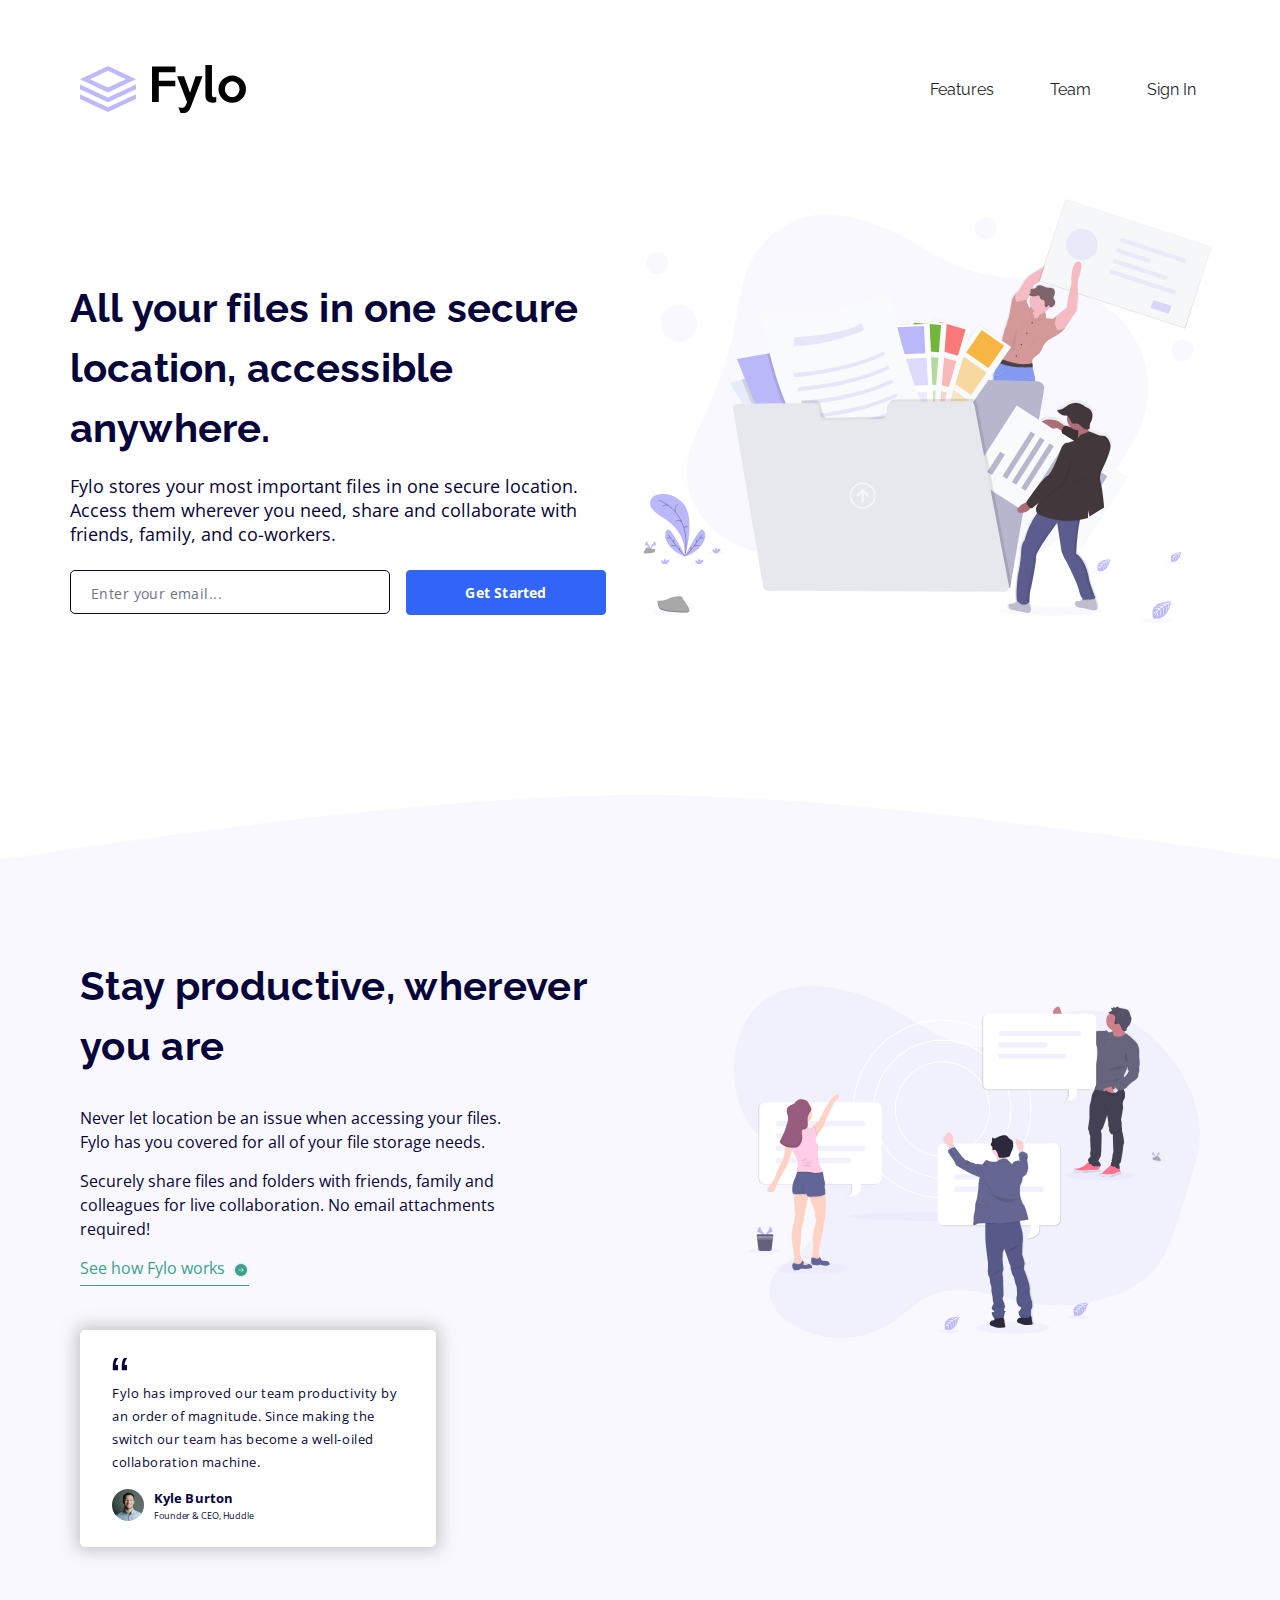
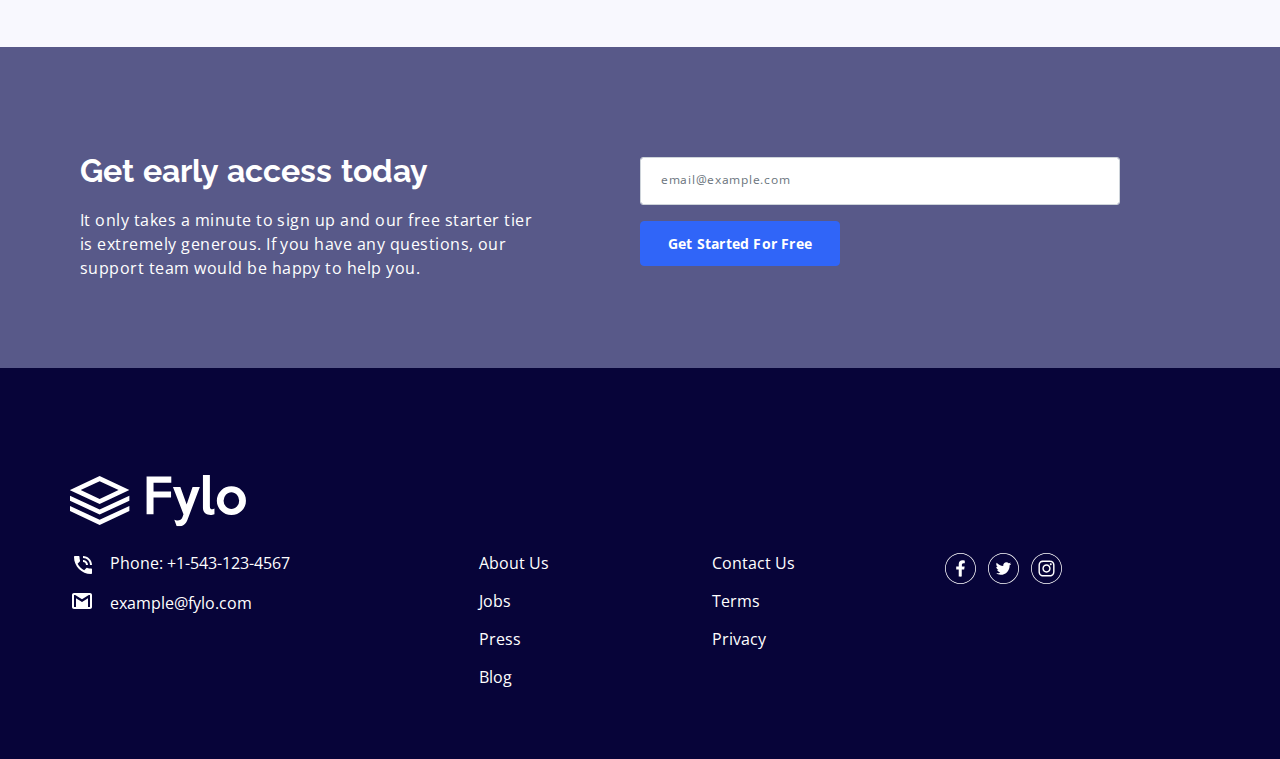
==== commit 4276805b: "svg attributes" ====
--- a/index.html
+++ b/index.html
@@ -135,7 +135,8 @@
                 <div class="col-lg-3 px-0 footer-col footer-col-1">
                     <!-- <img class="logo-footer" src="images/logo.svg" alt="Logo image"> -->
                     <p><img class="footer-icon" src="images/icon-phone.svg" alt="Phone icon"> Phone: +1-543-123-4567</p>
-                    <p><img class="footer-icon footer-icon_mail" src="images/icon-email.svg" alt="Phone icon">example@fylo.com</p>
+                    <p><img class="footer-icon footer-icon_mail" src="images/icon-email.svg"
+                            alt="Phone icon">example@fylo.com</p>
                 </div>
                 <div class="col-lg-3 footer-col footer-col-2 px-0">
                     <p>About Us</p>
@@ -149,44 +150,34 @@
                     <p>Privacy</p>
                 </div>
                 <div class="col-lg-3 footer-col footer-col-4">
-                    <!-- <div class="soc-icons-wrapper"> -->
                     <!-- width="8.4666595mm" height="8.4666634mm" -->
-                    <svg viewBox="0 0 8.4666595 8.4666634" version="1.1"
-                        id="fb-svg" xml:space="preserve" inkscape:version="1.2 (dc2aedaf03, 2022-05-15)"
-                        sodipodi:docname="icons.svg" xmlns:inkscape="http://www.inkscape.org/namespaces/inkscape"
-                        xmlns:sodipodi="http://sodipodi.sourceforge.net/DTD/sodipodi-0.dtd"
-                        xmlns="http://www.w3.org/2000/svg" xmlns:svg="http://www.w3.org/2000/svg">
+                    <svg viewBox="0 0 8.4666595 8.4666634" version="1.1" id="fb-svg" xml:space="preserve"
+                        xmlns="http://www.w3.org/2000/svg">
                         <defs id="defs2" />
-                        <g inkscape:label="Layer 1" inkscape:groupmode="layer" id="layer1"
-                            transform="translate(-250.85729,-60.441111)">
+                        <g id="layer3" transform="translate(-250.85729,-60.441111)">
                             <path id="fb-path8347" style="stroke-width:0.264583"
                                 d="m 255.09062,60.44111 c -2.33801,0 -4.23334,1.89534 -4.23334,4.23333 0,2.33802 1.89533,4.23334 4.23334,4.23334 2.33801,0 4.23333,-1.89532 4.23333,-4.23334 0,-2.33799 -1.89531,-4.23333 -4.23333,-4.23333 z m 0,0.20826 c 2.22361,0 4.02559,1.80146 4.02559,4.02507 0,2.22362 -1.80198,4.0256 -4.02559,4.0256 -2.22362,0 -4.02509,-1.80198 -4.02509,-4.0256 0,-2.22361 1.80147,-4.02507 4.02509,-4.02507 z m 0.55241,1.80557 c -0.6218,0 -1.03611,0.37986 -1.03611,1.07074 v 0.62218 h -0.6909 v 0.79478 h 0.6909 v 1.9141 c 0.14623,0.024 0.29599,0.0372 0.44907,0.0372 0.12894,0 0.25565,-0.009 0.37982,-0.0264 v -1.92546 h 0.65681 l 0.13797,-0.79427 h -0.76016 V 63.6295 c 0,-0.20727 0.10366,-0.41393 0.44908,-0.41393 h 0.34571 v -0.69092 c 0,0 -0.31128,-0.0698 -0.62219,-0.0698 z" />
                         </g>
                     </svg>
 
-                    <svg viewBox="0 0 8.4666595 8.4666634" version="1.1"
-                        id="twitter-svg" xml:space="preserve" inkscape:version="1.2 (dc2aedaf03, 2022-05-15)"
-                        sodipodi:docname="icons.svg" xmlns:inkscape="http://www.inkscape.org/namespaces/inkscape"
-                        xmlns:sodipodi="http://sodipodi.sourceforge.net/DTD/sodipodi-0.dtd"
-                        xmlns="http://www.w3.org/2000/svg" xmlns:svg="http://www.w3.org/2000/svg">
+                    <svg viewBox="0 0 8.4666595 8.4666634" version="1.1" id="twitter-svg" xml:space="preserve"
+                        xmlns="http://www.w3.org/2000/svg">
                         <defs id="defs2" />
-                        <g inkscape:label="Layer 1" inkscape:groupmode="layer" id="layer1"
-                            transform="translate(-240.91923,-60.193293)">
+                        <g id="layer2" transform="translate(-240.91923,-60.193293)">
                             <path id="twitter-path9292" style="stroke-width:0.264583"
                                 d="m 245.15256,60.193293 c -2.338,0 -4.23333,1.895335 -4.23333,4.233333 0,2.338018 1.89533,4.233333 4.23333,4.233333 2.33802,0 4.23333,-1.895315 4.23333,-4.233333 0,-2.337998 -1.89531,-4.233333 -4.23333,-4.233333 z m 0,0.208256 c 2.22362,0 4.02559,1.801459 4.02559,4.025077 0,2.223618 -1.80197,4.025594 -4.02559,4.025594 -2.22362,0 -4.02508,-1.801976 -4.02508,-4.025594 0,-2.223618 1.80146,-4.025077 4.02508,-4.025077 z m 0.76791,2.305285 c -0.54276,0.01615 -0.95085,0.537442 -0.82062,1.058334 -0.71439,-0.02645 -1.34957,-0.370518 -1.79937,-0.899687 -0.23813,0.396879 -0.10583,0.89968 0.26458,1.16427 -0.13229,0 -0.26459,-0.05304 -0.39688,-0.105937 0,0.39688 0.29147,0.766985 0.68833,0.872815 -0.13229,0.0265 -0.26457,0.05337 -0.39687,0.02687 0.10583,0.34396 0.42323,0.608231 0.8201,0.608231 -0.31749,0.2381 -0.79405,0.37071 -1.24385,0.317811 0.39688,0.238119 0.84667,0.396875 1.32292,0.396875 1.61397,0 2.51373,-1.349585 2.46083,-2.593124 0.18522,-0.10584 0.34376,-0.264385 0.44959,-0.449585 -0.15875,0.07939 -0.31708,0.105792 -0.5023,0.132292 0.18521,-0.10584 0.3171,-0.264797 0.37,-0.476457 -0.15875,0.10583 -0.34385,0.158974 -0.55552,0.211874 -0.15875,-0.15875 -0.39697,-0.264584 -0.6351,-0.264584 -0.009,0 -0.0172,-2.56e-4 -0.0258,0 z" />
                         </g>
                     </svg>
 
-                    <svg viewBox="0 0 8.4666748 8.4666634" version="1.1"
-                        id="insta-svg" xml:space="preserve" xmlns="http://www.w3.org/2000/svg"
-                        xmlns:svg="http://www.w3.org/2000/svg">
+                    <svg viewBox="0 0 8.4666748 8.4666634" version="1.1" id="insta-svg" xml:space="preserve"
+                        xmlns="http://www.w3.org/2000/svg" xmlns:svg="http://www.w3.org/2000/svg">
                         <defs id="defs2" />
                         <g id="layer1" transform="translate(-261.5362,-60.193293)">
                             <path id="insta-path9287" style="stroke-width:0.264583"
                                 d="m 265.76952,60.193293 c -2.338,0 -4.23334,1.895335 -4.23334,4.233333 0,2.338018 1.89534,4.233333 4.23334,4.233333 2.33801,0 4.23333,-1.895315 4.23333,-4.233333 0,-2.337998 -1.89532,-4.233333 -4.23333,-4.233333 z m 0,0.208256 c 2.22361,0 4.02559,1.801459 4.02559,4.025077 0,2.223618 -1.80198,4.025594 -4.02559,4.025594 -2.22362,0 -4.02508,-1.801976 -4.02508,-4.025594 0,-2.223618 1.80146,-4.025077 4.02508,-4.025077 z m -0.89917,1.829345 c -0.23812,0 -0.39687,0.053 -0.52917,0.105937 -0.13229,0.0529 -0.26459,0.132294 -0.39688,0.264583 -0.13229,0.13229 -0.18521,0.238126 -0.26458,0.396875 -0.0529,0.1323 -0.0795,0.291047 -0.10594,0.529167 v 1.798857 c 0,0.23812 0.053,0.396877 0.10594,0.529166 0.0529,0.1323 0.13229,0.264586 0.26458,0.396875 0.13229,0.13229 0.23814,0.185215 0.39688,0.264584 0.1323,0.0529 0.29105,0.0795 0.52917,0.105936 h 1.79885 c 0.23812,0 0.39688,-0.053 0.52917,-0.105936 0.1323,-0.0529 0.26458,-0.132294 0.39687,-0.264584 0.13229,-0.132289 0.18522,-0.238125 0.26459,-0.396875 0.0529,-0.132289 0.0795,-0.291046 0.10593,-0.529166 v -1.798857 c 0,-0.23812 -0.053,-0.396867 -0.10593,-0.529167 -0.0529,-0.132289 -0.1323,-0.264585 -0.26459,-0.396875 -0.13229,-0.132289 -0.23812,-0.185213 -0.39687,-0.264583 -0.13229,-0.0529 -0.29105,-0.0795 -0.52917,-0.105937 z m 0,0.396875 h 1.79885 c 0.17891,0 0.2825,0.03793 0.35812,0.06563 0.0138,0.005 0.0266,0.01005 0.0388,0.01395 0.022,0.011 0.0436,0.02047 0.0636,0.02997 0.0759,0.0359 0.1382,0.06591 0.20102,0.128675 0.0794,0.0794 0.1327,0.158753 0.15916,0.264583 0.0265,0.0794 0.0526,0.185205 0.0791,0.396875 v 1.798857 c 0,0.17891 -0.0374,0.282507 -0.0651,0.358117 -0.005,0.0138 -0.0102,0.02646 -0.014,0.03876 -0.011,0.0221 -0.021,0.04295 -0.0305,0.06305 -0.0359,0.0759 -0.0659,0.138728 -0.12868,0.201538 -0.0794,0.0794 -0.15875,0.132704 -0.26458,0.159163 -0.0794,0.0265 -0.18522,0.05257 -0.39688,0.07906 h -1.79885 c -0.17891,0 -0.2825,-0.03793 -0.35812,-0.06563 -0.0138,-0.005 -0.0265,-0.009 -0.0388,-0.01344 -0.0221,-0.011 -0.043,-0.02099 -0.063,-0.03049 -0.0759,-0.0359 -0.13873,-0.06589 -0.20154,-0.128674 -0.0794,-0.0794 -0.13219,-0.158753 -0.15865,-0.264583 -0.0265,-0.0794 -0.0531,-0.185215 -0.0796,-0.396875 v -1.798857 c 0,-0.17891 0.0379,-0.282498 0.0656,-0.358118 0.005,-0.0138 0.0101,-0.02656 0.0139,-0.03876 0.011,-0.0221 0.021,-0.04303 0.0305,-0.06304 0.0359,-0.0759 0.0654,-0.138729 0.12816,-0.201538 0.0794,-0.0794 0.15875,-0.132197 0.26458,-0.158647 0.0794,-0.0265 0.18521,-0.05308 0.39688,-0.07958 z m 2.06344,0.37052 c -0.14613,0 -0.26459,0.118454 -0.26459,0.264584 0,0.146129 0.11846,0.264583 0.26459,0.264583 0.14613,0 0.26458,-0.118454 0.26458,-0.264583 0,-0.14613 -0.11845,-0.264584 -0.26458,-0.264584 z m -1.16376,0.290422 c -0.635,0 -1.13791,0.502916 -1.13791,1.137915 0,0.634998 0.50291,1.137915 1.13791,1.137915 0.635,0 1.1374,-0.502917 1.1374,-1.137915 0,-0.634999 -0.5024,-1.137915 -1.1374,-1.137915 z m 0,0.396875 c 0.39686,0 0.74053,0.3177 0.74053,0.74104 0,0.396879 -0.34367,0.74104 -0.74053,0.74104 -0.39689,0 -0.74104,-0.317701 -0.74104,-0.74104 0,-0.39687 0.3177,-0.74104 0.74104,-0.74104 z" />
                         </g>
                     </svg>
-                <!-- </div> -->
+
                 </div>
             </div>
         </div>
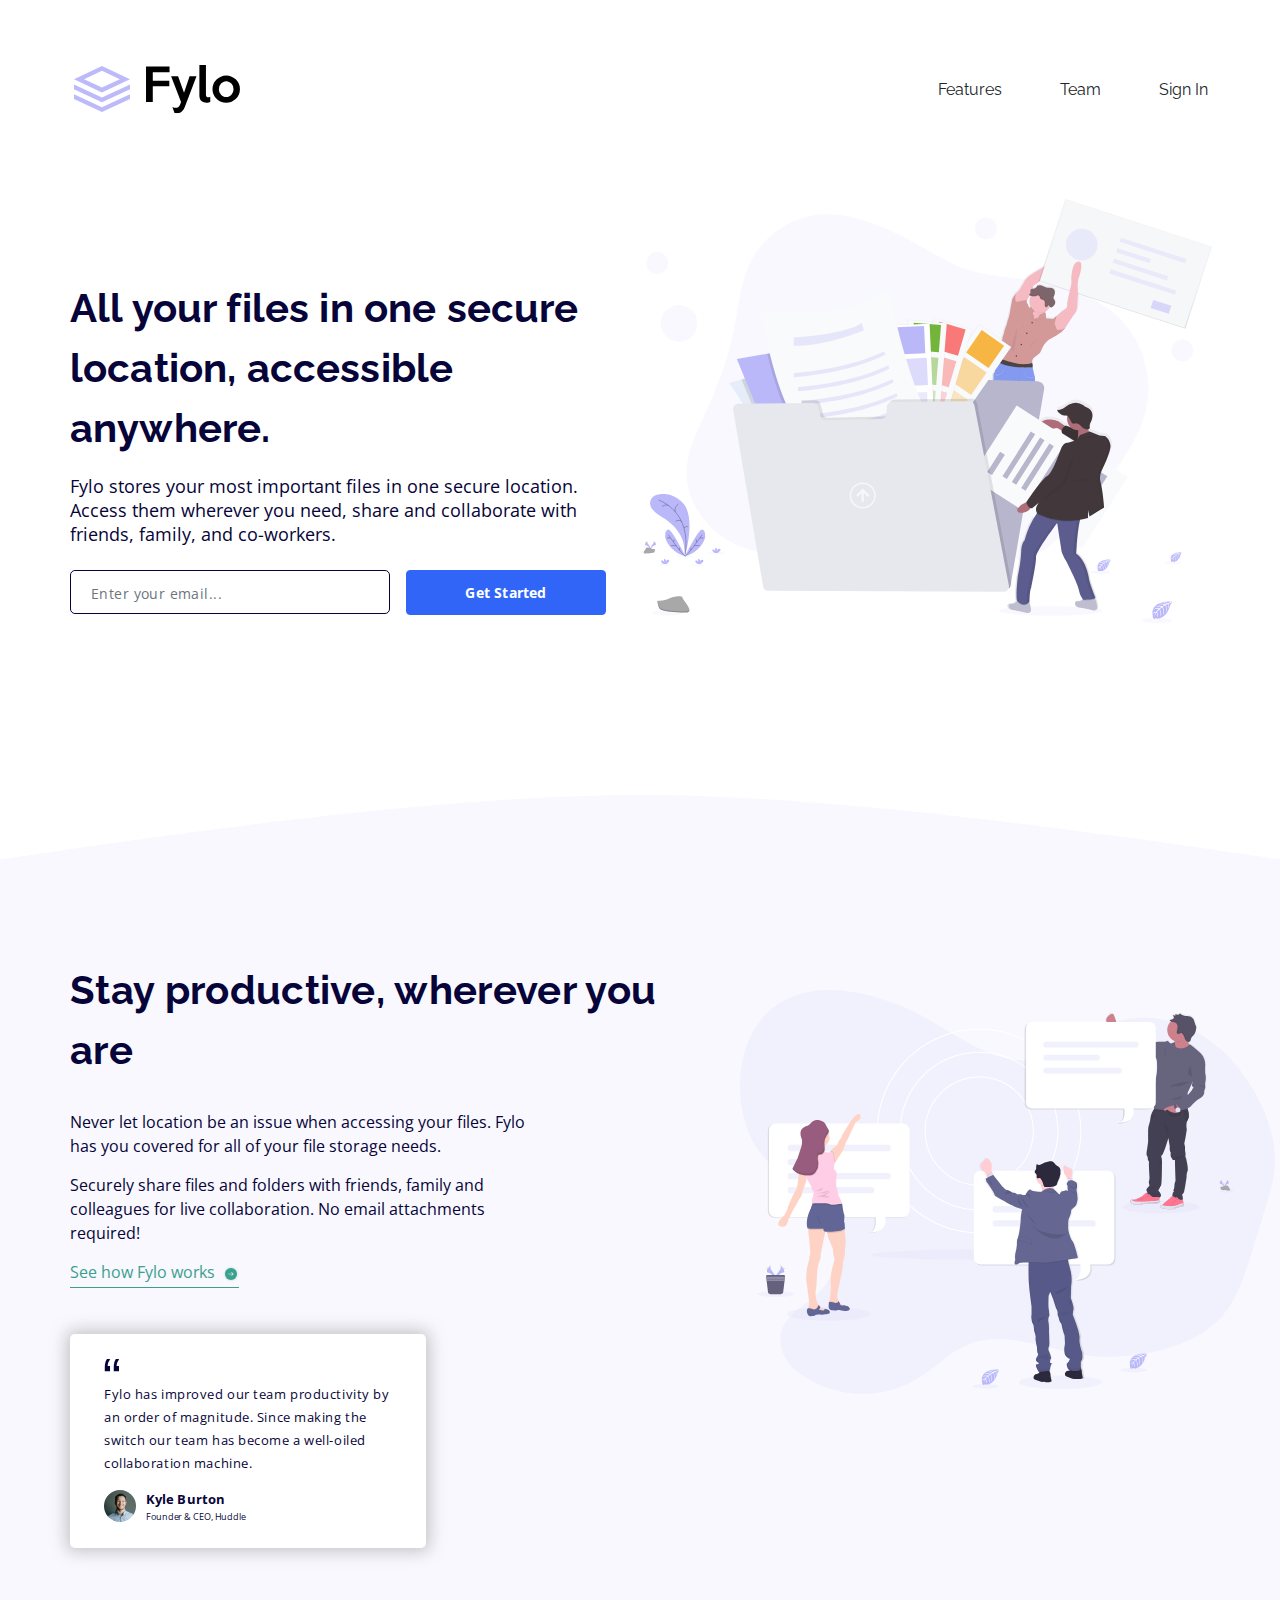
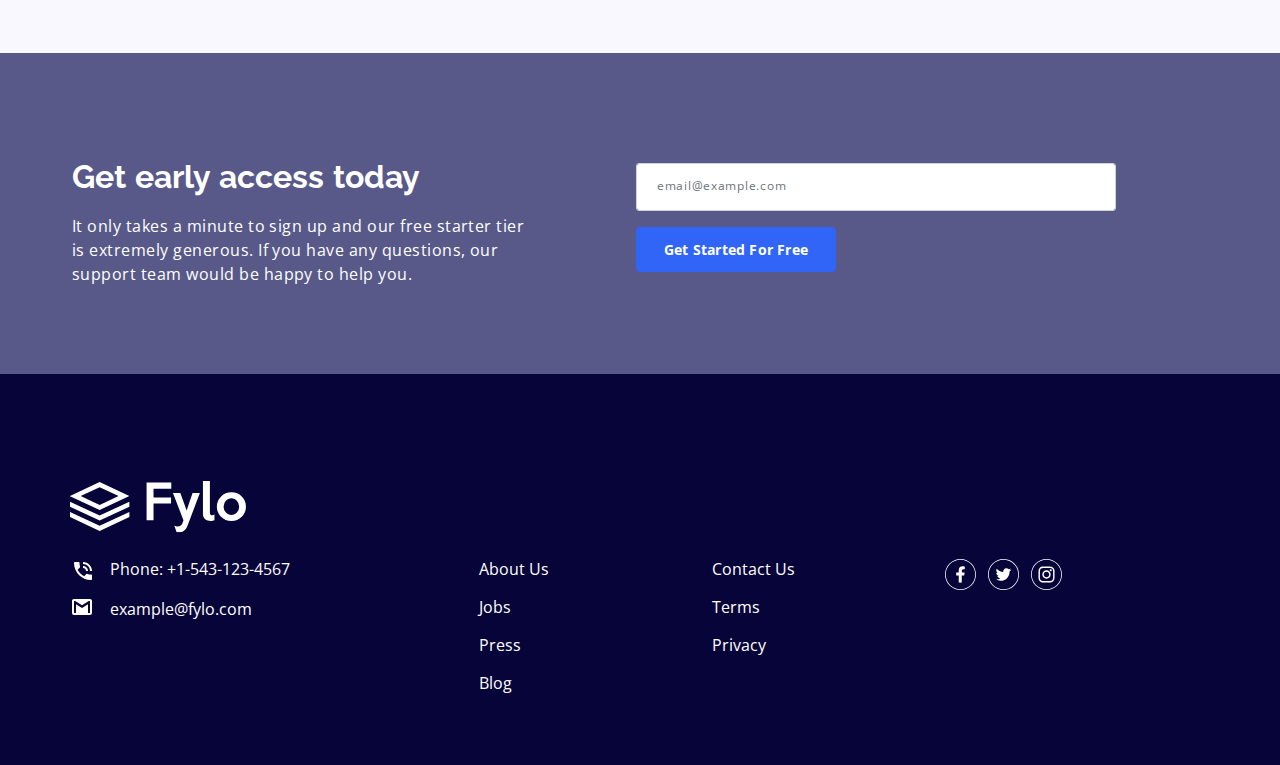
==== commit 451a37ac: "padding corrections" ====
--- a/index.html
+++ b/index.html
@@ -10,10 +10,10 @@
     <link rel="stylesheet" href="css/style.css">
     <title>Frontend Mentor | Fylo landing page with two column layout</title>
 </head>
-<body>
-    <h1 class="visually-hidden">Fylo landing page</h1>
+<body>    
     <!-- WEBSITE HEADER -->
     <header class="container-fluid header">
+        <h1 class="visually-hidden">Fylo landing page</h1>
         <div class="d-flex flex-wrap justify-content-sm-between justify-content-center">
             <a href="/" class="my-0 me-md-auto text-dark text-decoration-none">
                 <img src="images/logo.svg" alt="Logo image">
@@ -22,7 +22,7 @@
                 <li class="nav-item d-md-flex align-items-center"><a href="#" class="nav-link text-body">Features</a>
                 </li>
                 <li class="nav-item d-md-flex align-items-center"><a href="#" class="nav-link text-body">Team</a></li>
-                <li class="nav-item d-md-flex align-items-center"><a href="#" class="nav-link text-body pe-0">Sign
+                <li class="nav-item d-md-flex align-items-center"><a href="#" class="nav-link text-body">Sign
                         In</a></li>
             </ul>
         </div>
@@ -63,7 +63,7 @@
             </div>
             <div class="container-fluid content content-s2">
                 <div class="row">
-                    <div class="col-xs-12 col-lg-6 order-2 order-lg-1">
+                    <div class="col-xs-12 col-lg-6 px-0 order-2 order-lg-1">
                         <h2 class="fw-bold lh-base">Stay productive, wherever you are</h2>
                         <p>Never let location be an issue when accessing your files. Fylo has you covered for all of
                             your file storage needs.</p>
@@ -150,10 +150,8 @@
                     <p>Privacy</p>
                 </div>
                 <div class="col-lg-3 footer-col footer-col-4">
-                    <!-- width="8.4666595mm" height="8.4666634mm" -->
                     <svg viewBox="0 0 8.4666595 8.4666634" version="1.1" id="fb-svg" xml:space="preserve"
-                        xmlns="http://www.w3.org/2000/svg">
-                        <defs id="defs2" />
+                        xmlns="http://www.w3.org/2000/svg">                        
                         <g id="layer3" transform="translate(-250.85729,-60.441111)">
                             <path id="fb-path8347" style="stroke-width:0.264583"
                                 d="m 255.09062,60.44111 c -2.33801,0 -4.23334,1.89534 -4.23334,4.23333 0,2.33802 1.89533,4.23334 4.23334,4.23334 2.33801,0 4.23333,-1.89532 4.23333,-4.23334 0,-2.33799 -1.89531,-4.23333 -4.23333,-4.23333 z m 0,0.20826 c 2.22361,0 4.02559,1.80146 4.02559,4.02507 0,2.22362 -1.80198,4.0256 -4.02559,4.0256 -2.22362,0 -4.02509,-1.80198 -4.02509,-4.0256 0,-2.22361 1.80147,-4.02507 4.02509,-4.02507 z m 0.55241,1.80557 c -0.6218,0 -1.03611,0.37986 -1.03611,1.07074 v 0.62218 h -0.6909 v 0.79478 h 0.6909 v 1.9141 c 0.14623,0.024 0.29599,0.0372 0.44907,0.0372 0.12894,0 0.25565,-0.009 0.37982,-0.0264 v -1.92546 h 0.65681 l 0.13797,-0.79427 h -0.76016 V 63.6295 c 0,-0.20727 0.10366,-0.41393 0.44908,-0.41393 h 0.34571 v -0.69092 c 0,0 -0.31128,-0.0698 -0.62219,-0.0698 z" />
@@ -161,8 +159,7 @@
                     </svg>
 
                     <svg viewBox="0 0 8.4666595 8.4666634" version="1.1" id="twitter-svg" xml:space="preserve"
-                        xmlns="http://www.w3.org/2000/svg">
-                        <defs id="defs2" />
+                        xmlns="http://www.w3.org/2000/svg">                        
                         <g id="layer2" transform="translate(-240.91923,-60.193293)">
                             <path id="twitter-path9292" style="stroke-width:0.264583"
                                 d="m 245.15256,60.193293 c -2.338,0 -4.23333,1.895335 -4.23333,4.233333 0,2.338018 1.89533,4.233333 4.23333,4.233333 2.33802,0 4.23333,-1.895315 4.23333,-4.233333 0,-2.337998 -1.89531,-4.233333 -4.23333,-4.233333 z m 0,0.208256 c 2.22362,0 4.02559,1.801459 4.02559,4.025077 0,2.223618 -1.80197,4.025594 -4.02559,4.025594 -2.22362,0 -4.02508,-1.801976 -4.02508,-4.025594 0,-2.223618 1.80146,-4.025077 4.02508,-4.025077 z m 0.76791,2.305285 c -0.54276,0.01615 -0.95085,0.537442 -0.82062,1.058334 -0.71439,-0.02645 -1.34957,-0.370518 -1.79937,-0.899687 -0.23813,0.396879 -0.10583,0.89968 0.26458,1.16427 -0.13229,0 -0.26459,-0.05304 -0.39688,-0.105937 0,0.39688 0.29147,0.766985 0.68833,0.872815 -0.13229,0.0265 -0.26457,0.05337 -0.39687,0.02687 0.10583,0.34396 0.42323,0.608231 0.8201,0.608231 -0.31749,0.2381 -0.79405,0.37071 -1.24385,0.317811 0.39688,0.238119 0.84667,0.396875 1.32292,0.396875 1.61397,0 2.51373,-1.349585 2.46083,-2.593124 0.18522,-0.10584 0.34376,-0.264385 0.44959,-0.449585 -0.15875,0.07939 -0.31708,0.105792 -0.5023,0.132292 0.18521,-0.10584 0.3171,-0.264797 0.37,-0.476457 -0.15875,0.10583 -0.34385,0.158974 -0.55552,0.211874 -0.15875,-0.15875 -0.39697,-0.264584 -0.6351,-0.264584 -0.009,0 -0.0172,-2.56e-4 -0.0258,0 z" />
@@ -170,8 +167,7 @@
                     </svg>
 
                     <svg viewBox="0 0 8.4666748 8.4666634" version="1.1" id="insta-svg" xml:space="preserve"
-                        xmlns="http://www.w3.org/2000/svg" xmlns:svg="http://www.w3.org/2000/svg">
-                        <defs id="defs2" />
+                        xmlns="http://www.w3.org/2000/svg">                        
                         <g id="layer1" transform="translate(-261.5362,-60.193293)">
                             <path id="insta-path9287" style="stroke-width:0.264583"
                                 d="m 265.76952,60.193293 c -2.338,0 -4.23334,1.895335 -4.23334,4.233333 0,2.338018 1.89534,4.233333 4.23334,4.233333 2.33801,0 4.23333,-1.895315 4.23333,-4.233333 0,-2.337998 -1.89532,-4.233333 -4.23333,-4.233333 z m 0,0.208256 c 2.22361,0 4.02559,1.801459 4.02559,4.025077 0,2.223618 -1.80198,4.025594 -4.02559,4.025594 -2.22362,0 -4.02508,-1.801976 -4.02508,-4.025594 0,-2.223618 1.80146,-4.025077 4.02508,-4.025077 z m -0.89917,1.829345 c -0.23812,0 -0.39687,0.053 -0.52917,0.105937 -0.13229,0.0529 -0.26459,0.132294 -0.39688,0.264583 -0.13229,0.13229 -0.18521,0.238126 -0.26458,0.396875 -0.0529,0.1323 -0.0795,0.291047 -0.10594,0.529167 v 1.798857 c 0,0.23812 0.053,0.396877 0.10594,0.529166 0.0529,0.1323 0.13229,0.264586 0.26458,0.396875 0.13229,0.13229 0.23814,0.185215 0.39688,0.264584 0.1323,0.0529 0.29105,0.0795 0.52917,0.105936 h 1.79885 c 0.23812,0 0.39688,-0.053 0.52917,-0.105936 0.1323,-0.0529 0.26458,-0.132294 0.39687,-0.264584 0.13229,-0.132289 0.18522,-0.238125 0.26459,-0.396875 0.0529,-0.132289 0.0795,-0.291046 0.10593,-0.529166 v -1.798857 c 0,-0.23812 -0.053,-0.396867 -0.10593,-0.529167 -0.0529,-0.132289 -0.1323,-0.264585 -0.26459,-0.396875 -0.13229,-0.132289 -0.23812,-0.185213 -0.39687,-0.264583 -0.13229,-0.0529 -0.29105,-0.0795 -0.52917,-0.105937 z m 0,0.396875 h 1.79885 c 0.17891,0 0.2825,0.03793 0.35812,0.06563 0.0138,0.005 0.0266,0.01005 0.0388,0.01395 0.022,0.011 0.0436,0.02047 0.0636,0.02997 0.0759,0.0359 0.1382,0.06591 0.20102,0.128675 0.0794,0.0794 0.1327,0.158753 0.15916,0.264583 0.0265,0.0794 0.0526,0.185205 0.0791,0.396875 v 1.798857 c 0,0.17891 -0.0374,0.282507 -0.0651,0.358117 -0.005,0.0138 -0.0102,0.02646 -0.014,0.03876 -0.011,0.0221 -0.021,0.04295 -0.0305,0.06305 -0.0359,0.0759 -0.0659,0.138728 -0.12868,0.201538 -0.0794,0.0794 -0.15875,0.132704 -0.26458,0.159163 -0.0794,0.0265 -0.18522,0.05257 -0.39688,0.07906 h -1.79885 c -0.17891,0 -0.2825,-0.03793 -0.35812,-0.06563 -0.0138,-0.005 -0.0265,-0.009 -0.0388,-0.01344 -0.0221,-0.011 -0.043,-0.02099 -0.063,-0.03049 -0.0759,-0.0359 -0.13873,-0.06589 -0.20154,-0.128674 -0.0794,-0.0794 -0.13219,-0.158753 -0.15865,-0.264583 -0.0265,-0.0794 -0.0531,-0.185215 -0.0796,-0.396875 v -1.798857 c 0,-0.17891 0.0379,-0.282498 0.0656,-0.358118 0.005,-0.0138 0.0101,-0.02656 0.0139,-0.03876 0.011,-0.0221 0.021,-0.04303 0.0305,-0.06304 0.0359,-0.0759 0.0654,-0.138729 0.12816,-0.201538 0.0794,-0.0794 0.15875,-0.132197 0.26458,-0.158647 0.0794,-0.0265 0.18521,-0.05308 0.39688,-0.07958 z m 2.06344,0.37052 c -0.14613,0 -0.26459,0.118454 -0.26459,0.264584 0,0.146129 0.11846,0.264583 0.26459,0.264583 0.14613,0 0.26458,-0.118454 0.26458,-0.264583 0,-0.14613 -0.11845,-0.264584 -0.26458,-0.264584 z m -1.16376,0.290422 c -0.635,0 -1.13791,0.502916 -1.13791,1.137915 0,0.634998 0.50291,1.137915 1.13791,1.137915 0.635,0 1.1374,-0.502917 1.1374,-1.137915 0,-0.634999 -0.5024,-1.137915 -1.1374,-1.137915 z m 0,0.396875 c 0.39686,0 0.74053,0.3177 0.74053,0.74104 0,0.396879 -0.34367,0.74104 -0.74053,0.74104 -0.39689,0 -0.74104,-0.317701 -0.74104,-0.74104 0,-0.39687 0.3177,-0.74104 0.74104,-0.74104 z" />
--- a/css/style.css
+++ b/css/style.css
@@ -101,7 +101,7 @@
 @media screen and (min-width: 992px) {
   .fylo-card {
     width: 356px;
-    padding: 15px 32px 24px 32px;
+    padding: 12px 32px 24px 34px;
     margin-bottom: 100px;
     margin-left: 0;
   }
@@ -155,17 +155,21 @@
 
 @media (min-width: 768px) {
   .header {
-    padding-left: 80px;
-    padding-right: 80px;
+    padding-left: 74px;
+    padding-right: 72px;
     margin-top: 65px;
     margin-bottom: 40px;
   }
   .header .nav-item {
     padding-left: 20px;
+    padding-left: 58px;
+    padding-right: 0px;
   }
   .header .nav-link {
     font-size: 16px;
     letter-spacing: unset;
+    padding-left: 0;
+    padding-right: 0;
   }
 }
 @media screen and (max-width: 576px) {
@@ -326,9 +330,9 @@
 }
 @media screen and (min-width: 992px) {
   .content-s2 {
-    padding-top: 60px;
-    padding-left: 80px;
-    padding-bottom: 0px;
+    padding-top: 64px;
+    padding-left: 82px;
+    padding-bottom: 5px;
   }
   .content-s2 h2 {
     font-size: 40px;
@@ -346,7 +350,7 @@
   }
   .fylo-link a {
     border-bottom: 1px solid hsl(170deg, 45%, 43%);
-    padding-bottom: 6px;
+    padding-bottom: 4px;
     padding-left: 0px;
     font-size: 16px;
   }
@@ -356,9 +360,12 @@
   }
   .s2-img-wrapper {
     padding-top: 30px;
-    padding-right: 80px;
-    padding-left: 60px;
+    padding-right: 0px;
+    padding-left: 65px;
     margin-bottom: 173px;
+  }
+  .s2-img-wrapper img {
+    width: 535px;
   }
 }
 @media (min-width: 768px) and (max-width: 992px) {
@@ -421,7 +428,7 @@
 }
 @media screen and (min-width: 992px) {
   .section-3 {
-    padding-left: 80px;
+    padding-left: 72px;
     padding-right: 80px;
     padding-top: 105px;
     padding-bottom: 82px;
@@ -461,7 +468,7 @@
 }
 @media screen and (min-width: 1400px) {
   .form-2 {
-    padding-left: 120px;
+    padding-left: 124px;
   }
 }
 @media screen and (max-width: 620px) {
@@ -627,4 +634,4 @@
 * {
   box-sizing: border-box;
 }
-/*# sourceMappingURL=[data-uri] */
+/*# sourceMappingURL=[data-uri] */
